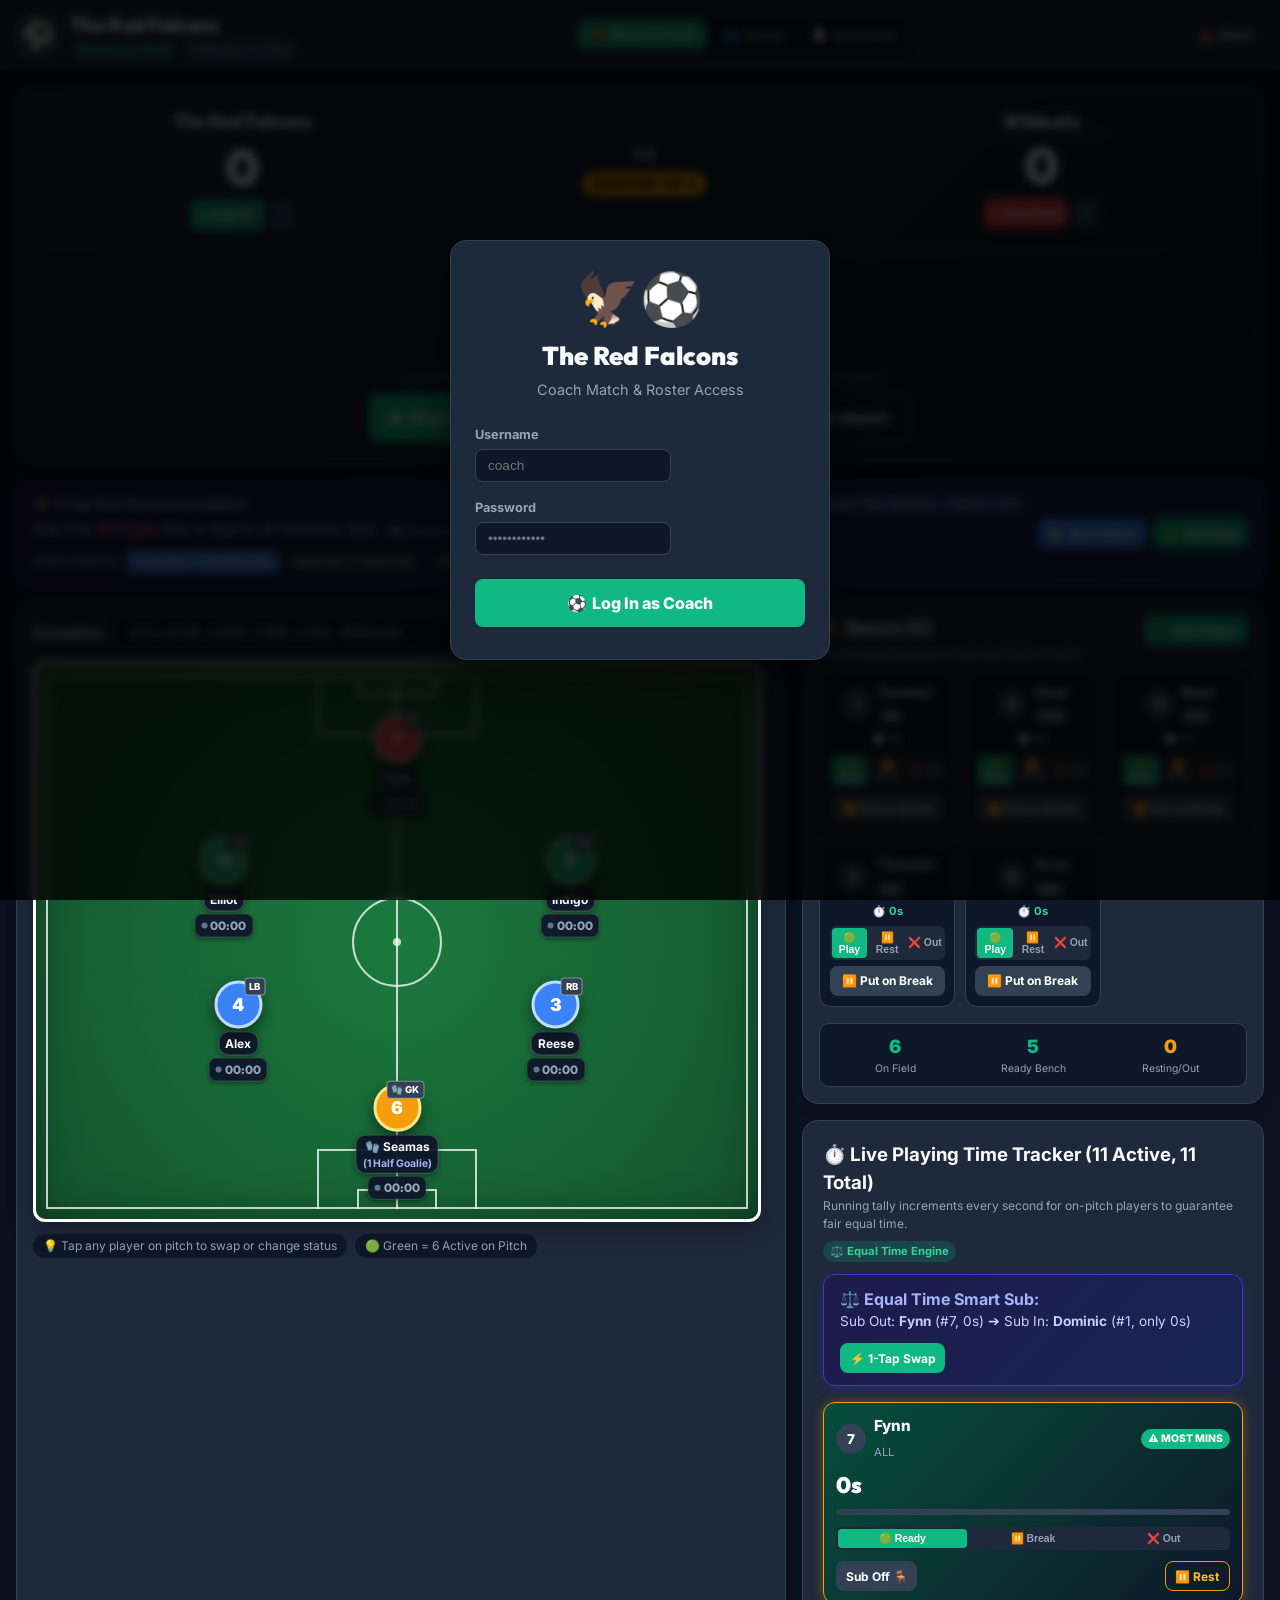
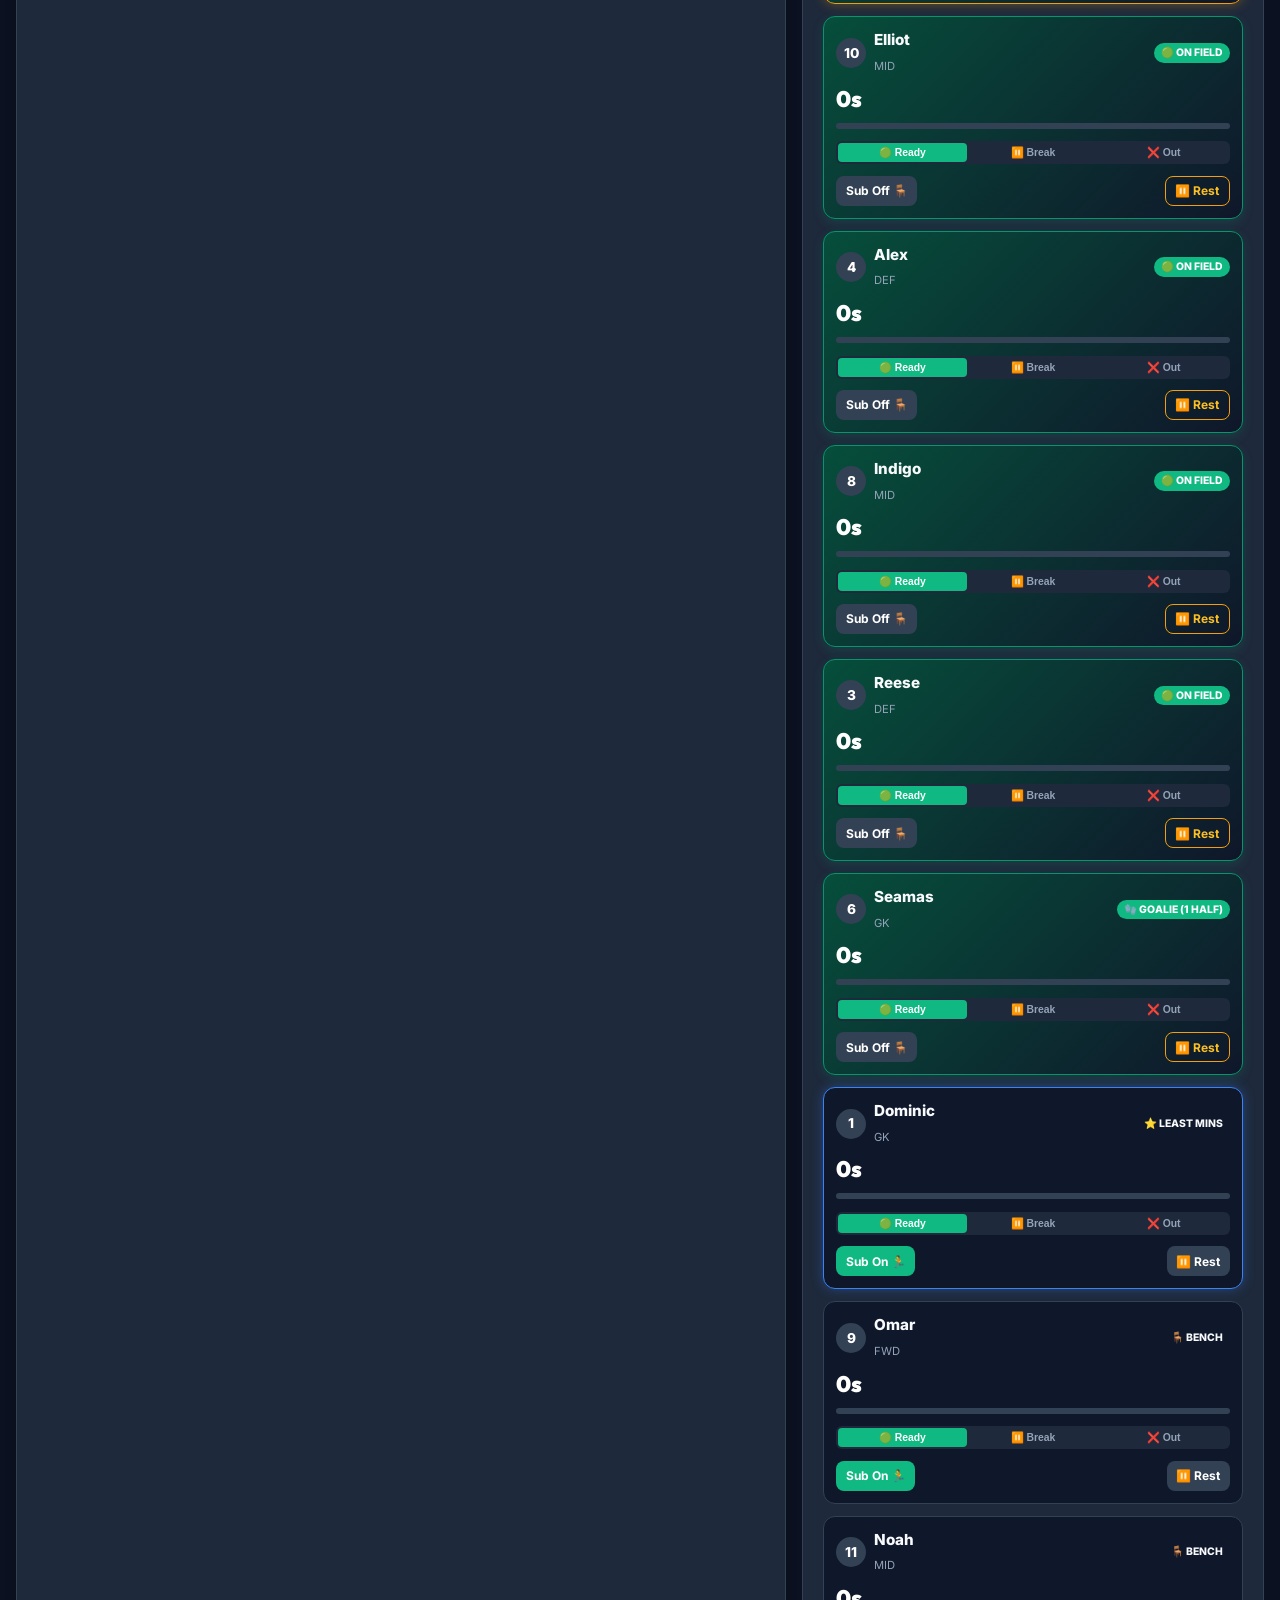
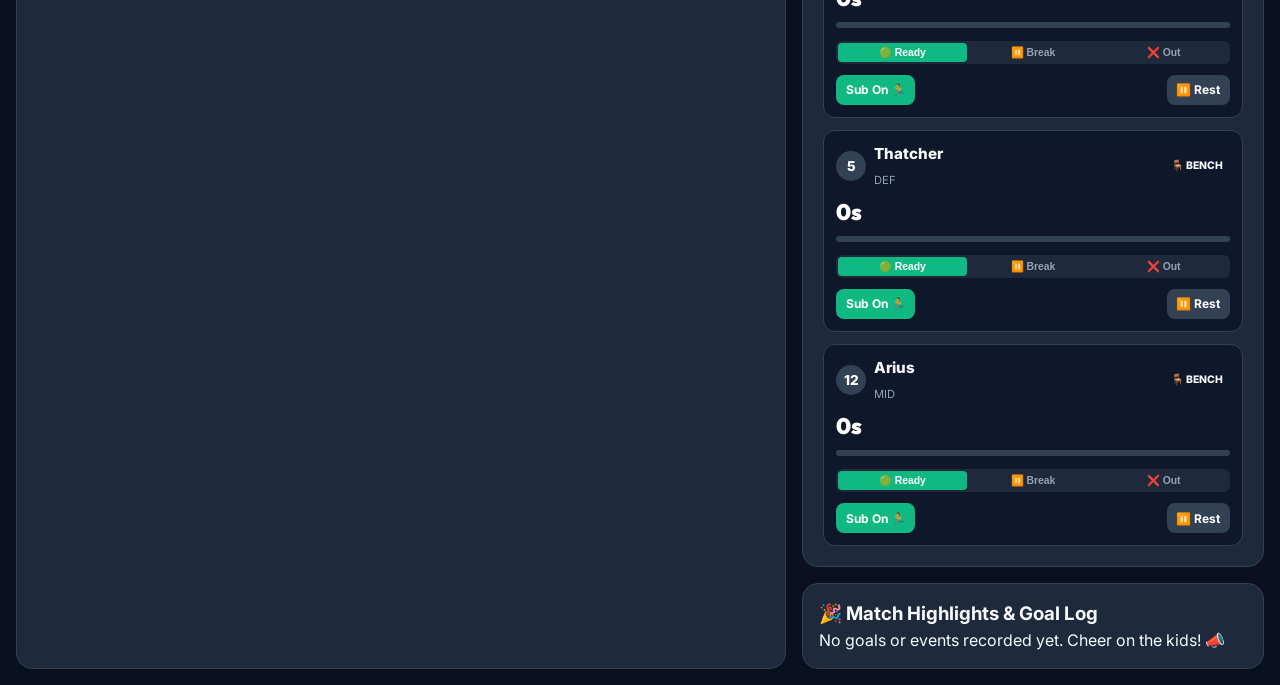
==== public/index.html @ 32db6d58 "The Red Falcons youth soccer coaching web application" ====
<!DOCTYPE html>
<html lang="en">
<head>
  <meta charset="UTF-8">
  <meta name="viewport" content="width=device-width, initial-scale=1.0, maximum-scale=1.0, user-scalable=no">
  <title>Youth Soccer Coach - Equal Playing Time & Match Planner (6v6)</title>
  <link rel="preconnect" href="https://fonts.googleapis.com">
  <link rel="preconnect" href="https://fonts.gstatic.com" crossorigin>
  <link href="https://fonts.googleapis.com/css2?family=Inter:wght@400;500;600;700;800;900&family=Outfit:wght@600;700;800;900&display=swap" rel="stylesheet">
  <link rel="stylesheet" href="style.css">
</head>
<body>
  <div id="app" class="app-container">
    
    <!-- Top Navigation / Header -->
    <header class="app-header">
      <div class="header-left">
        <div class="team-badge" id="teamBadgeIcon">⚽</div>
        <div>
          <h1 class="team-title" id="displayTeamName">The Red Falcons</h1>
          <div class="team-subtitle">
            <span class="age-tag">U8 Soccer (6v6)</span>
            <span class="roster-count-badge" id="rosterCountBadge">10 Players</span>
          </div>
        </div>
      </div>

      <nav class="nav-tabs">
        <button class="tab-btn active" data-tab="fieldTab">
          <span class="tab-icon">🏟️</span>
          <span>Match & Field</span>
        </button>
        <button class="tab-btn" data-tab="rosterTab">
          <span class="tab-icon">👥</span>
          <span>Squad</span>
        </button>
        <button class="tab-btn" data-tab="toolsTab">
          <span class="tab-icon">📋</span>
          <span>Game Day</span>
        </button>
      </nav>

      <div class="header-right">
        <button class="btn btn-outline btn-sm" id="btnLogout" title="Log Out" style="display: none;">
          <span>🔒</span> Log Out
        </button>
        <button class="btn btn-outline btn-sm" id="btnShareLineup" title="Copy Lineup to Clipboard">
          <span>📤</span> Share
        </button>
      </div>
    </header>

    <!-- Mobile Quick Status Bar (Sticky on Mobile) -->
    <div class="mobile-quick-bar">
      <div class="quick-timer-box">
        <span class="m-period" id="mobilePeriodDisplay">Q1</span>
        <span class="m-time" id="mobileTimeDisplay">00:00</span>
      </div>
      <div class="quick-score-box">
        <span id="mobileScoreDisplay">0 - 0</span>
      </div>
      <div class="quick-action-box">
        <button class="btn btn-sm btn-success" id="mobileTimerToggle">▶ Start</button>
        <button class="btn btn-sm btn-primary" id="mobileQuickSubBtn">⚡ Sub</button>
      </div>
    </div>

    <!-- Main Content Area -->
    <main class="main-content">
      
      <!-- TAB 1: LIVE MATCH, FIELD LINEUP & REAL-TIME SUBS -->
      <section id="fieldTab" class="tab-pane active">
        
        <!-- Live Scoreboard & Timer Box -->
        <div class="scoreboard-card" style="margin-bottom: 1rem;">
          <!-- Teams & Score -->
          <div class="score-display-row">
            <div class="team-score-side home-side">
              <span class="team-label" id="scoreHomeName">Red Falcons</span>
              <span class="score-number" id="homeScoreDisplay">0</span>
              <div class="score-btns">
                <button class="btn btn-sm btn-success" id="btnGoalHome">+ Goal ⚽</button>
                <button class="btn btn-sm btn-subtle" id="btnGoalHomeMinus">-</button>
              </div>
            </div>

            <div class="vs-divider">
              <span class="vs-text">VS</span>
              <div class="match-period-badge" id="currentPeriodDisplay">QUARTER 1</div>
            </div>

            <div class="team-score-side away-side">
              <input type="text" class="opponent-input" id="opponentNameInput" value="Wildcats" placeholder="Opponent">
              <span class="score-number" id="awayScoreDisplay">0</span>
              <div class="score-btns">
                <button class="btn btn-sm btn-danger" id="btnGoalAway">+ Opp Goal</button>
                <button class="btn btn-sm btn-subtle" id="btnGoalAwayMinus">-</button>
              </div>
            </div>
          </div>

          <!-- Big Match Timer -->
          <div class="timer-section">
            <div class="timer-clock" id="timerClockDisplay">00:00</div>
            <div class="timer-progress-bar">
              <div class="timer-progress-fill" id="timerProgressFill"></div>
            </div>
            <div class="timer-controls">
              <button class="btn btn-lg btn-success" id="btnTimerToggle">▶ Start Match Timer</button>
              <button class="btn btn-lg btn-secondary" id="btnNextQuarter">Next Quarter ⏩</button>
              <button class="btn btn-lg btn-outline" id="btnTimerReset">↺ Reset Match</button>
            </div>
          </div>
        </div>

        <!-- Live Sub Recommendation Alert Banner -->
        <div id="fieldSmartSubBanner" class="smart-sub-banner-field"></div>

        <div class="field-tab-grid">
          
          <!-- Left Column: Soccer Pitch -->
          <div class="pitch-container-card">
            <div class="pitch-header">
              <div class="formation-selector-group">
                <label for="formationSelect"><strong>Formation:</strong></label>
                <select id="formationSelect" class="form-select">
                  <option value="2-2-1">2-2-1 (1 GK, 2 DEF, 2 MID, 1 ST) - Balanced</option>
                  <option value="1-3-1">1-3-1 (1 GK, 1 DEF, 3 MID, 1 ST) - Midfield</option>
                  <option value="2-1-2">2-1-2 (1 GK, 2 DEF, 1 MID, 2 ST) - Attack</option>
                  <option value="1-2-1-1">1-2-1-1 (1 GK, 1 DEF, 2 MID, 1 CAM, 1 ST) - Diamond</option>
                </select>
              </div>

              <div class="active-quarter-pill">
                <span>View: </span>
                <select id="fieldQuarterSelect" class="form-select-sm">
                  <option value="start">Starting 6 Lineup</option>
                  <option value="1">Quarter 1</option>
                  <option value="2">Quarter 2</option>
                  <option value="3">Quarter 3</option>
                  <option value="4">Quarter 4</option>
                </select>
              </div>
            </div>

            <!-- Authentic SVG Soccer Pitch -->
            <div class="soccer-field" id="soccerField">
              <!-- Field Markings -->
              <div class="field-grass-lines"></div>
              <div class="field-outer-border"></div>
              <div class="field-center-circle"></div>
              <div class="field-center-line"></div>
              <div class="field-center-spot"></div>
              <div class="field-penalty-box top-box"></div>
              <div class="field-goal-box top-goal"></div>
              <div class="field-penalty-box bottom-box"></div>
              <div class="field-goal-box bottom-goal"></div>

              <!-- Interactive Player Slots -->
              <div id="fieldPositionsContainer" class="field-positions-overlay"></div>
            </div>

            <div class="field-footer-hints">
              <span class="hint-pill">💡 Tap any player on pitch to swap or change status</span>
              <span class="hint-pill">🟢 Green = 6 Active on Pitch</span>
            </div>
          </div>

          <!-- Right Column: Bench, Leaderboard & Highlights -->
          <div class="bench-column" style="display: flex; flex-direction: column; gap: 1rem;">
            
            <!-- Bench & Substitutes -->
            <div class="bench-sidebar-card">
              <div class="bench-header">
                <div>
                  <h3>🪑 Bench (<span id="benchCount">4</span>)</h3>
                  <p class="bench-subtext">Tap any bench player to sub into field in 1 click.</p>
                </div>
                <button class="btn btn-sm btn-primary" id="btnBenchAddPlayer">➕ Add Player</button>
              </div>

              <div id="benchPlayersList" class="bench-players-grid">
                <!-- Bench player cards rendered by JS -->
              </div>

              <!-- Quick Squad Summary -->
              <div class="squad-quick-stats">
                <div class="stat-box">
                  <span class="stat-num" id="statActiveField">6</span>
                  <span class="stat-label">On Field</span>
                </div>
                <div class="stat-box">
                  <span class="stat-num" id="statBenchCount">4</span>
                  <span class="stat-label">Ready Bench</span>
                </div>
                <div class="stat-box">
                  <span class="stat-num" id="statRestingCount" style="color: #f59e0b;">0</span>
                  <span class="stat-label">Resting/Out</span>
                </div>
              </div>
            </div>

            <!-- Live Playing Time Leaderboard & Smart Subs -->
            <div class="live-minutes-tally-card" id="liveMinutesTallyCard">
              <!-- Rendered dynamically by app.js -->
            </div>

            <!-- Goal & Event Log -->
            <div class="match-log-card">
              <h3>🎉 Match Highlights & Goal Log</h3>
              <div class="match-events-list" id="matchEventsList">
                <div class="empty-event-msg">No goals or events recorded yet. Cheer on the kids! 📣</div>
              </div>
            </div>

          </div>

        </div>
      </section>

      <!-- TAB 2: SQUAD ROSTER MANAGEMENT -->
      <section id="rosterTab" class="tab-pane">
        <div class="roster-container">
          
          <div class="section-banner">
            <div>
              <h2>👥 Squad Roster & Availability</h2>
              <p>Quickly mark kids as <strong>Ready to Play</strong>, <strong>Resting / Doesn't want to play right now</strong>, or <strong>Out / Absent</strong>.</p>
            </div>
            <div class="banner-actions">
              <button class="btn btn-primary" id="btnOpenAddPlayerModal">
                <span>➕</span> Add Player
              </button>
            </div>
          </div>

          <!-- Quick Inline Add Player Strip -->
          <div class="quick-add-player-card">
            <form id="quickAddPlayerForm" class="quick-add-form">
              <div class="quick-add-input-group">
                <span class="quick-add-icon">⚽</span>
                <input type="text" id="quickPlayerName" class="form-input quick-input-name" placeholder="Quick add player name (e.g. Leo)" required>
              </div>
              <input type="number" id="quickPlayerNumber" class="form-input quick-input-num" placeholder="#" min="1" max="99" style="width: 70px;">
              <select id="quickPlayerPos" class="form-select quick-input-pos">
                <option value="FWD">Forward</option>
                <option value="MID" selected>Midfield</option>
                <option value="DEF">Defense</option>
                <option value="GK">Goalie</option>
                <option value="ALL">Any Pos</option>
              </select>
              <button type="submit" class="btn btn-primary quick-add-btn">
                <span>➕</span> Add to Team
              </button>
            </form>
          </div>

          <!-- Team Settings Strip -->
          <div class="team-settings-card">
            <div class="team-setting-item">
              <label>Team Name:</label>
              <input type="text" id="settingTeamName" class="form-input" value="The Red Falcons">
            </div>
            <div class="team-setting-item">
              <label>Snack Duty Family:</label>
              <input type="text" id="settingSnackDuty" class="form-input" value="Selbie Family">
            </div>
            <div class="team-setting-item">
              <label>Match Quarter Length (Mins):</label>
              <input type="number" id="settingQuarterMins" class="form-input" value="10" min="5" max="25">
            </div>
            <div class="team-setting-item">
              <button class="btn btn-secondary" id="btnSaveTeamSettings">Save Settings</button>
            </div>
          </div>

          <!-- Player Cards Grid -->
          <div class="squad-cards-grid" id="squadCardsGrid"></div>

        </div>
      </section>

      <!-- TAB 5: GAME DAY TOOLS & COACH CHEAT-SHEET -->
      <section id="toolsTab" class="tab-pane">
        <div class="tools-container">
          
          <div class="tools-grid">
            
            <!-- Card 1: 7-Year-Old (U8) Coaching Rules & Tips -->
            <div class="tool-card">
              <div class="tool-card-header">
                <h3>👶 7-Year-Old (U8) Soccer Coaching Philosophy</h3>
              </div>
              <div class="tool-card-body">
                <ul class="coaching-tips-list">
                  <li><strong>1. Equal Playing Time for All:</strong> Every child who wants to play gets equal time. If a child wants a break, pause them without pressure.</li>
                  <li><strong>2. "Spread Out!" (Avoid the Beehive):</strong> 7-year-olds swarm the ball. Remind wingers to stay wide and defenders to protect the goal.</li>
                  <li><strong>3. Try Every Position:</strong> Rotate kids between Goalie, Defense, Midfield, and Striker over the season.</li>
                  <li><strong>4. Positive Reinforcement Only:</strong> Celebrate great passes, hustle, sportsmanship, and trying hard.</li>
                  <li><strong>5. Quick Whistle Rules:</strong>
                    <ul>
                      <li>No hands (except Goalie in the box).</li>
                      <li>Kick-ins or throw-ins depending on local league rules.</li>
                      <li>No slide tackles at this age.</li>
                      <li>Substitutions happen at quarter breaks or when ball is out of bounds.</li>
                    </ul>
                  </li>
                </ul>
              </div>
            </div>

            <!-- Card 2: Game Day Checklist -->
            <div class="tool-card">
              <div class="tool-card-header">
                <h3>📋 Game Day Checklist</h3>
              </div>
              <div class="tool-card-body checklist-body">
                <label class="check-item"><input type="checkbox" checked> Size 3 Soccer Balls (Inflated)</label>
                <label class="check-item"><input type="checkbox" checked> Cones for Warm-Up Drills</label>
                <label class="check-item"><input type="checkbox" checked> Team Pinnies / Scrimmage Vests</label>
                <label class="check-item"><input type="checkbox" checked> Goalie Gloves & Goalie Jersey</label>
                <label class="check-item"><input type="checkbox" checked> First Aid Kit & Ice Packs</label>
                <label class="check-item"><input type="checkbox"> Water Bottles for all kids</label>
                <label class="check-item"><input type="checkbox"> Half-Time Fruit / Snacks (<span id="snackDutyDisplay">Selbie Family</span>)</label>
                <label class="check-item"><input type="checkbox"> Team Captain Band (<span id="captainDisplay">Assigned per game</span>)</label>
              </div>
            </div>

            <!-- Card 3: Lineup Formatter / Exporter -->
            <div class="tool-card">
              <div class="tool-card-header">
                <h3>📱 Export & Parent WhatsApp / SMS Message</h3>
              </div>
              <div class="tool-card-body">
                <textarea id="exportLineupText" class="export-textarea" rows="8" readonly></textarea>
                <div class="export-btn-bar">
                  <button class="btn btn-primary" id="btnCopyExport">📋 Copy Message to Clipboard</button>
                  <button class="btn btn-secondary" id="btnRefreshExport">🔄 Refresh Summary</button>
                </div>
              </div>
            </div>

          </div>

        </div>
      </section>

    </main>

    <!-- MODAL: ADD / EDIT PLAYER -->
    <div id="playerModal" class="modal-backdrop">
      <div class="modal-card">
        <div class="modal-header">
          <h3 id="modalTitle">Add Player to Squad</h3>
          <button class="modal-close-btn" id="btnClosePlayerModal">&times;</button>
        </div>
        <form id="playerForm">
          <input type="hidden" id="formPlayerId" value="">
          <div class="form-group">
            <label for="formPlayerName">Player Name *</label>
            <input type="text" id="formPlayerName" class="form-input" required placeholder="e.g., Fynn">
          </div>
          <div class="form-row">
            <div class="form-group">
              <label for="formPlayerNumber">Jersey Number</label>
              <input type="number" id="formPlayerNumber" class="form-input" min="1" max="99" value="7">
            </div>
            <div class="form-group">
              <label for="formPlayerPos">Preferred Position</label>
              <select id="formPlayerPos" class="form-select">
                <option value="FWD">Forward / Striker</option>
                <option value="MID">Midfielder</option>
                <option value="DEF">Defender</option>
                <option value="GK">Goalie (GK)</option>
                <option value="ALL">Any Position</option>
              </select>
            </div>
          </div>
          <div class="form-group">
            <label for="formPlayerNotes">Coach's Notes</label>
            <input type="text" id="formPlayerNotes" class="form-input" placeholder="e.g. Fast runner, loves goalie">
          </div>
          <div class="form-group">
            <label>Playing Status</label>
            <div class="status-radio-group">
              <label class="status-radio-btn ready">
                <input type="radio" name="formPlayerStatus" value="ready" checked>
                <span>🟢 Ready to Play</span>
              </label>
              <label class="status-radio-btn rest">
                <input type="radio" name="formPlayerStatus" value="rest">
                <span>⏸️ Taking a Break / Rest</span>
              </label>
              <label class="status-radio-btn out">
                <input type="radio" name="formPlayerStatus" value="out">
                <span>❌ Out / Absent</span>
              </label>
            </div>
          </div>
          <div class="modal-footer">
            <button type="button" class="btn btn-outline" id="btnCancelPlayerModal">Cancel</button>
            <button type="submit" class="btn btn-primary">Save Player</button>
          </div>
        </form>
      </div>
    </div>

    <!-- MODAL: SWAP PLAYER SELECTION -->
    <div id="swapModal" class="modal-backdrop">
      <div class="modal-card">
        <div class="modal-header">
          <h3 id="swapModalTitle">Swap Position</h3>
          <button class="modal-close-btn" id="btnCloseSwapModal">&times;</button>
        </div>
        <div class="modal-body">
          <p id="swapModalSubtitle">Select a player to put in this position:</p>
          <div class="swap-players-grid" id="swapPlayersGrid"></div>
        </div>
      </div>
    </div>

    <!-- MODAL: RECORD GOAL SCORER -->
    <div id="goalModal" class="modal-backdrop">
      <div class="modal-card">
        <div class="modal-header">
          <h3>⚽ Goal Scored! Who Scored?</h3>
          <button class="modal-close-btn" id="btnCloseGoalModal">&times;</button>
        </div>
        <div class="modal-body">
          <div class="goal-scorers-grid" id="goalScorersGrid"></div>
        </div>
      </div>
    </div>

    <!-- MODAL: COACH AUTHENTICATION -->
    <div id="loginModal" class="modal-backdrop">
      <div class="modal-card" style="max-width: 380px; text-align: center; padding: 2rem 1.5rem;">
        <div style="font-size: 3.2rem; line-height: 1; margin-bottom: 0.75rem;">🦅⚽</div>
        <h2 style="font-family: 'Outfit', sans-serif; font-size: 1.6rem; font-weight: 900; margin-bottom: 0.25rem;">The Red Falcons</h2>
        <p style="color: var(--text-muted); font-size: 0.9rem; margin-bottom: 1.5rem;">Coach Match & Roster Access</p>
        
        <form id="loginForm" style="display: flex; flex-direction: column; gap: 1rem; text-align: left;">
          <div class="form-group" style="margin-bottom: 0;">
            <label for="loginUsername"><strong>Username</strong></label>
            <input type="text" id="loginUsername" class="form-input" placeholder="coach" required autofocus>
          </div>
          <div class="form-group" style="margin-bottom: 0;">
            <label for="loginPassword"><strong>Password</strong></label>
            <input type="password" id="loginPassword" class="form-input" placeholder="••••••••••••" required>
          </div>
          <div id="loginError" style="color: #ef4444; font-size: 0.85rem; display: none; font-weight: 600; text-align: center;"></div>
          <button type="submit" class="btn btn-primary btn-lg" style="width: 100%; justify-content: center; margin-top: 0.5rem; font-weight: 800;">
            <span>⚽</span> Log In as Coach
          </button>
        </form>
      </div>
    </div>

    <!-- Toast Notification Overlay -->
    <div id="toastNotification" class="toast"></div>

  </div>

  <script src="app.js"></script>
</body>
</html>
---- public/style.css ----
:root {
  --primary: #10b981;
  --primary-hover: #059669;
  --primary-light: #d1fae5;
  --secondary: #3b82f6;
  --secondary-hover: #2563eb;
  --danger: #ef4444;
  --warning: #f59e0b;
  --dark-bg: #0b1120;
  --card-bg: #1e293b;
  --card-border: #334155;
  --text-main: #f8fafc;
  --text-muted: #94a3b8;
  --pitch-grass: #166534;
  --pitch-line: rgba(255, 255, 255, 0.75);
  --pos-gk: #f59e0b;
  --pos-def: #3b82f6;
  --pos-mid: #10b981;
  --pos-fwd: #ef4444;
}

* {
  box-sizing: border-box;
  margin: 0;
  padding: 0;
  -webkit-tap-highlight-color: transparent;
}

body {
  font-family: 'Inter', -apple-system, BlinkMacSystemFont, sans-serif;
  background-color: var(--dark-bg);
  color: var(--text-main);
  line-height: 1.5;
  min-height: 100vh;
}

.app-container {
  display: flex;
  flex-direction: column;
  min-height: 100vh;
}

/* Header */
.app-header {
  background: #1e293b;
  border-bottom: 1px solid var(--card-border);
  padding: 0.6rem 1rem;
  display: flex;
  align-items: center;
  justify-content: space-between;
  gap: 0.75rem;
  flex-wrap: wrap;
  position: sticky;
  top: 0;
  z-index: 100;
  box-shadow: 0 4px 6px -1px rgba(0, 0, 0, 0.2);
}

.header-left {
  display: flex;
  align-items: center;
  gap: 0.6rem;
}

.team-badge {
  font-size: 1.8rem;
  background: #334155;
  width: 44px;
  height: 44px;
  border-radius: 12px;
  display: flex;
  align-items: center;
  justify-content: center;
  box-shadow: inset 0 2px 4px rgba(0, 0, 0, 0.3);
}

.team-title {
  font-family: 'Outfit', sans-serif;
  font-size: 1.25rem;
  font-weight: 900;
  color: #fff;
  letter-spacing: -0.02em;
}

.team-subtitle {
  display: flex;
  align-items: center;
  gap: 0.4rem;
  font-size: 0.75rem;
  flex-wrap: wrap;
}

.age-tag {
  background: rgba(16, 185, 129, 0.2);
  color: #34d399;
  padding: 1px 6px;
  border-radius: 9999px;
  font-weight: 700;
}

.roster-count-badge {
  background: #334155;
  color: var(--text-muted);
  padding: 1px 6px;
  border-radius: 9999px;
}

.equal-time-badge {
  background: rgba(59, 130, 246, 0.2);
  color: #60a5fa;
  padding: 1px 6px;
  border-radius: 9999px;
  font-weight: 600;
}

/* Navigation Tabs */
.nav-tabs {
  display: flex;
  align-items: center;
  gap: 0.25rem;
  background: #0f172a;
  padding: 0.25rem;
  border-radius: 10px;
  border: 1px solid var(--card-border);
  overflow-x: auto;
  max-width: 100%;
}

.tab-btn {
  background: transparent;
  border: none;
  color: var(--text-muted);
  font-size: 0.8rem;
  font-weight: 600;
  padding: 0.45rem 0.75rem;
  border-radius: 8px;
  cursor: pointer;
  display: flex;
  align-items: center;
  gap: 0.35rem;
  white-space: nowrap;
  transition: all 0.15s ease;
}

.tab-btn:hover {
  color: #fff;
  background: rgba(255, 255, 255, 0.05);
}

.tab-btn.active {
  background: var(--primary);
  color: #fff;
  box-shadow: 0 2px 4px rgba(16, 185, 129, 0.3);
}

/* Mobile Quick Bar */
.mobile-quick-bar {
  display: none;
  background: #0f172a;
  border-bottom: 1px solid var(--card-border);
  padding: 0.5rem 1rem;
  justify-content: space-between;
  align-items: center;
  position: sticky;
  top: 56px;
  z-index: 90;
}

@media (max-width: 768px) {
  .mobile-quick-bar {
    display: flex;
  }
}

.quick-timer-box {
  display: flex;
  align-items: center;
  gap: 0.4rem;
}

.m-period {
  background: #f59e0b;
  color: #000;
  font-weight: 900;
  font-size: 0.75rem;
  padding: 2px 6px;
  border-radius: 6px;
}

.m-time {
  font-family: 'Outfit', monospace;
  font-size: 1.3rem;
  font-weight: 900;
  color: #34d399;
}

.quick-score-box {
  font-family: 'Outfit', sans-serif;
  font-size: 1.3rem;
  font-weight: 900;
}

.quick-action-box {
  display: flex;
  gap: 0.35rem;
}

/* Main Content */
.main-content {
  flex: 1;
  padding: 1rem;
  max-width: 1400px;
  margin: 0 auto;
  width: 100%;
}

.tab-pane {
  display: none;
  animation: fadeIn 0.2s ease;
}

.tab-pane.active {
  display: block;
}

@keyframes fadeIn {
  from { opacity: 0; transform: translateY(4px); }
  to { opacity: 1; transform: translateY(0); }
}

/* Field Timer Strip (Prominent Match Clock on Pitch View) */
.field-timer-strip {
  background: linear-gradient(135deg, #1e293b 0%, #0f172a 100%);
  border: 2px solid #334155;
  border-radius: 14px;
  padding: 0.75rem 1.25rem;
  margin-bottom: 0.75rem;
  display: flex;
  align-items: center;
  justify-content: space-between;
  flex-wrap: wrap;
  gap: 0.75rem;
  box-shadow: 0 4px 12px rgba(0, 0, 0, 0.25);
}

.field-timer-clock-side {
  display: flex;
  align-items: center;
  gap: 0.75rem;
}

.field-clock-display {
  font-family: 'Outfit', monospace;
  font-size: 2.4rem;
  font-weight: 900;
  color: #34d399;
  letter-spacing: 1px;
  line-height: 1;
  text-shadow: 0 0 12px rgba(52, 211, 153, 0.35);
}

.field-clock-meta {
  display: flex;
  flex-direction: column;
  gap: 2px;
}

.field-period-pill {
  background: #f59e0b;
  color: #000;
  font-weight: 900;
  font-size: 0.75rem;
  padding: 2px 8px;
  border-radius: 6px;
  letter-spacing: 0.05em;
  width: fit-content;
}

.field-timer-status-text {
  font-size: 0.75rem;
  color: var(--text-muted);
}

.field-timer-controls {
  display: flex;
  align-items: center;
  gap: 0.5rem;
  flex-wrap: wrap;
}

/* Field Layout */
.field-tab-grid {
  display: grid;
  grid-template-columns: 1.25fr 0.75fr;
  gap: 1rem;
}

@media (max-width: 960px) {
  .field-tab-grid {
    grid-template-columns: 1fr;
  }
}

.pitch-container-card,
.bench-sidebar-card,
.scoreboard-card,
.live-lineup-card,
.match-log-card,
.team-settings-card,
.quick-add-player-card,
.tool-card,
.fair-play-matrix-card {
  background: var(--card-bg);
  border: 1px solid var(--card-border);
  border-radius: 16px;
  padding: 1rem;
  box-shadow: 0 4px 12px rgba(0, 0, 0, 0.15);
}

.smart-sub-banner-field {
  margin-bottom: 0.75rem;
}

/* Field Header */
.pitch-header {
  display: flex;
  justify-content: space-between;
  align-items: center;
  margin-bottom: 0.75rem;
  flex-wrap: wrap;
  gap: 0.5rem;
}

.formation-selector-group {
  display: flex;
  align-items: center;
  gap: 0.5rem;
  font-size: 0.85rem;
}

.form-select, .form-input {
  background: #0f172a;
  border: 1px solid var(--card-border);
  color: #fff;
  padding: 0.5rem 0.75rem;
  border-radius: 8px;
  font-size: 0.85rem;
  outline: none;
}

.form-select:focus, .form-input:focus {
  border-color: var(--primary);
  box-shadow: 0 0 0 2px rgba(16, 185, 129, 0.2);
}

.form-select-sm {
  background: #0f172a;
  border: 1px solid var(--card-border);
  color: #fff;
  padding: 0.35rem 0.6rem;
  border-radius: 6px;
  font-size: 0.8rem;
}

/* Soccer Field Visual */
.soccer-field {
  position: relative;
  background: radial-gradient(circle at center, #1b7a3e 0%, #14532d 100%);
  border: 3px solid #fff;
  border-radius: 12px;
  aspect-ratio: 1.3 / 1;
  min-height: 440px;
  max-height: 560px;
  box-shadow: inset 0 0 40px rgba(0, 0, 0, 0.4), 0 8px 24px rgba(0, 0, 0, 0.3);
  overflow: hidden;
  user-select: none;
}

@media (max-width: 600px) {
  .soccer-field {
    min-height: 380px;
  }
}

/* Field Lines */
.field-outer-border {
  position: absolute;
  top: 10px;
  bottom: 10px;
  left: 10px;
  right: 10px;
  border: 2px solid var(--pitch-line);
}

.field-center-line {
  position: absolute;
  top: 10px;
  bottom: 10px;
  left: 50%;
  width: 2px;
  background: var(--pitch-line);
  transform: translateX(-50%);
}

.field-center-circle {
  position: absolute;
  top: 50%;
  left: 50%;
  width: 90px;
  height: 90px;
  border: 2px solid var(--pitch-line);
  border-radius: 50%;
  transform: translate(-50%, -50%);
}

.field-center-spot {
  position: absolute;
  top: 50%;
  left: 50%;
  width: 8px;
  height: 8px;
  background: var(--pitch-line);
  border-radius: 50%;
  transform: translate(-50%, -50%);
}

.field-penalty-box.top-box {
  position: absolute;
  top: 10px;
  left: 50%;
  transform: translateX(-50%);
  width: 160px;
  height: 60px;
  border: 2px solid var(--pitch-line);
  border-top: none;
}

.field-penalty-box.bottom-box {
  position: absolute;
  bottom: 10px;
  left: 50%;
  transform: translateX(-50%);
  width: 160px;
  height: 60px;
  border: 2px solid var(--pitch-line);
  border-bottom: none;
}

.field-goal-box.top-goal {
  position: absolute;
  top: 10px;
  left: 50%;
  transform: translateX(-50%);
  width: 80px;
  height: 20px;
  border: 2px solid var(--pitch-line);
  border-top: none;
}

.field-goal-box.bottom-goal {
  position: absolute;
  bottom: 10px;
  left: 50%;
  transform: translateX(-50%);
  width: 80px;
  height: 20px;
  border: 2px solid var(--pitch-line);
  border-bottom: none;
}

.field-positions-overlay {
  position: absolute;
  top: 0;
  left: 0;
  right: 0;
  bottom: 0;
  pointer-events: none;
}

/* Individual Field Player Token */
.player-token {
  position: absolute;
  pointer-events: auto;
  transform: translate(-50%, -50%);
  display: flex;
  flex-direction: column;
  align-items: center;
  cursor: pointer;
  transition: transform 0.2s cubic-bezier(0.34, 1.56, 0.64, 1);
  z-index: 10;
}

.player-token:hover {
  transform: translate(-50%, -50%) scale(1.1);
  z-index: 20;
}

.player-token:active {
  transform: translate(-50%, -50%) scale(0.92);
}

.token-circle {
  width: 48px;
  height: 48px;
  border-radius: 50%;
  background: #1e293b;
  border: 3px solid #fff;
  display: flex;
  align-items: center;
  justify-content: center;
  font-weight: 900;
  font-size: 1.1rem;
  color: #fff;
  box-shadow: 0 6px 16px rgba(0, 0, 0, 0.5);
  position: relative;
}

@media (max-width: 600px) {
  .token-circle {
    width: 42px;
    height: 42px;
    font-size: 0.95rem;
  }
}

.token-pos-badge {
  position: absolute;
  top: -6px;
  right: -6px;
  font-size: 0.6rem;
  font-weight: 800;
  padding: 1px 4px;
  border-radius: 4px;
  background: #334155;
  color: #fff;
  border: 1px solid rgba(255, 255, 255, 0.4);
}

.token-name-tag {
  background: rgba(15, 23, 42, 0.95);
  color: #fff;
  font-size: 0.75rem;
  font-weight: 700;
  padding: 2px 6px;
  border-radius: 10px;
  margin-top: 3px;
  white-space: nowrap;
  border: 1px solid rgba(255, 255, 255, 0.2);
  box-shadow: 0 2px 6px rgba(0, 0, 0, 0.4);
  max-width: 85px;
  overflow: hidden;
  text-overflow: ellipsis;
  text-align: center;
}

.token-live-timer {
  display: flex;
  align-items: center;
  gap: 3px;
  background: rgba(15, 23, 42, 0.95);
  padding: 2px 6px;
  border-radius: 8px;
  margin-top: 2px;
  font-family: 'Outfit', monospace;
  font-size: 0.75rem;
  font-weight: 800;
  border: 1px solid rgba(255, 255, 255, 0.15);
  box-shadow: 0 2px 4px rgba(0, 0, 0, 0.4);
}

.token-live-timer.ticking {
  border-color: #10b981;
  color: #34d399;
  background: rgba(6, 78, 59, 0.9);
}

.token-live-timer.paused {
  color: #94a3b8;
}

.timer-dot {
  width: 6px;
  height: 6px;
  border-radius: 50%;
  background: #64748b;
}

.token-live-timer.ticking .timer-dot {
  background: #34d399;
  box-shadow: 0 0 6px #34d399;
  animation: pulseDot 1s infinite;
}

@keyframes pulseDot {
  0%, 100% { transform: scale(1); opacity: 1; }
  50% { transform: scale(1.4); opacity: 0.5; }
}

.bench-live-tally {
  font-family: 'Outfit', monospace;
  font-size: 0.8rem;
  font-weight: 800;
  color: #cbd5e1;
  margin-top: 2px;
}

/* Position Colors */
.pos-GK .token-circle { background: var(--pos-gk); border-color: #fde68a; }
.pos-DEF .token-circle { background: var(--pos-def); border-color: #bfdbfe; }
.pos-MID .token-circle { background: var(--pos-mid); border-color: #a7f3d0; }
.pos-FWD .token-circle { background: var(--pos-fwd); border-color: #fecaca; }

.field-footer-hints {
  display: flex;
  gap: 0.5rem;
  margin-top: 0.75rem;
  flex-wrap: wrap;
}

.hint-pill {
  font-size: 0.75rem;
  background: #0f172a;
  padding: 3px 10px;
  border-radius: 9999px;
  color: var(--text-muted);
}

/* Bench Section */
.bench-header {
  display: flex;
  justify-content: space-between;
  align-items: flex-start;
  margin-bottom: 0.5rem;
  gap: 0.5rem;
}

.bench-subtext {
  font-size: 0.75rem;
  color: var(--text-muted);
  margin-top: 2px;
}

.bench-players-grid {
  display: grid;
  grid-template-columns: repeat(auto-fill, minmax(135px, 1fr));
  gap: 0.6rem;
  margin-bottom: 1rem;
}

.bench-player-card {
  background: #0f172a;
  border: 1px solid var(--card-border);
  border-radius: 12px;
  padding: 0.6rem;
  display: flex;
  flex-direction: column;
  align-items: center;
  cursor: pointer;
  transition: all 0.15s ease;
  position: relative;
}

.bench-player-card:hover {
  border-color: var(--primary);
  background: #172554;
}

.bench-player-card.status-rest {
  border-style: dashed;
  border-color: #f59e0b;
  background: rgba(245, 158, 11, 0.05);
  opacity: 0.85;
}

.bench-player-card.status-out {
  opacity: 0.4;
  background: rgba(239, 68, 68, 0.05);
  border-color: #ef4444;
}

.bench-card-top {
  display: flex;
  align-items: center;
  gap: 0.4rem;
  margin-bottom: 0.25rem;
}

.bench-number {
  width: 32px;
  height: 32px;
  border-radius: 50%;
  background: #334155;
  display: flex;
  align-items: center;
  justify-content: center;
  font-weight: 800;
  font-size: 0.9rem;
}

.bench-name {
  font-weight: 700;
  font-size: 0.85rem;
  text-align: center;
}

.bench-pos-badge {
  font-size: 0.65rem;
  padding: 1px 5px;
  border-radius: 4px;
  font-weight: 700;
  background: #334155;
}

/* Quick Status Toggle Strip (1-tap on cards) */
.status-pill-toggle {
  display: flex;
  background: #1e293b;
  border-radius: 6px;
  padding: 2px;
  gap: 2px;
  margin-top: 0.4rem;
  width: 100%;
}

.status-opt-btn {
  flex: 1;
  background: transparent;
  border: none;
  font-size: 0.65rem;
  padding: 3px 0;
  border-radius: 4px;
  color: var(--text-muted);
  cursor: pointer;
  text-align: center;
  font-weight: 700;
  transition: all 0.1s;
}

.status-opt-btn:hover {
  color: #fff;
}

.status-opt-btn.active.opt-ready {
  background: #10b981;
  color: #fff;
}

.status-opt-btn.active.opt-rest {
  background: #f59e0b;
  color: #000;
}

.status-opt-btn.active.opt-out {
  background: #ef4444;
  color: #fff;
}

.squad-quick-stats {
  display: grid;
  grid-template-columns: repeat(3, 1fr);
  gap: 0.4rem;
  background: #0f172a;
  border-radius: 10px;
  padding: 0.6rem;
  border: 1px solid var(--card-border);
}

.stat-box {
  display: flex;
  flex-direction: column;
  align-items: center;
  text-align: center;
}

.stat-num {
  font-size: 1.15rem;
  font-weight: 900;
  color: var(--primary);
}

.stat-label {
  font-size: 0.65rem;
  color: var(--text-muted);
}

/* Quick Add Strip */
.quick-add-player-card {
  margin-bottom: 1rem;
  background: linear-gradient(135deg, #1e293b 0%, #064e3b 100%);
  border: 1px solid #10b981;
}

.quick-add-form {
  display: flex;
  gap: 0.5rem;
  align-items: center;
  flex-wrap: wrap;
}

.quick-add-input-group {
  flex: 1;
  min-width: 180px;
  position: relative;
  display: flex;
  align-items: center;
}

.quick-add-icon {
  position: absolute;
  left: 10px;
  font-size: 1rem;
}

.quick-input-name {
  width: 100%;
  padding-left: 34px !important;
}

/* Scoreboard & Timer */
.scoreboard-card {
  grid-column: 1 / -1;
  background: linear-gradient(135deg, #1e293b 0%, #0f172a 100%);
  border: 2px solid #334155;
  padding: 1.25rem;
}

.score-display-row {
  display: flex;
  justify-content: space-around;
  align-items: center;
  margin-bottom: 1.25rem;
  padding-bottom: 1.25rem;
  border-bottom: 1px solid var(--card-border);
}

.team-score-side {
  display: flex;
  flex-direction: column;
  align-items: center;
  gap: 0.4rem;
}

.team-label {
  font-size: 1.15rem;
  font-weight: 800;
  font-family: 'Outfit', sans-serif;
}

.opponent-input {
  background: transparent;
  border: none;
  border-bottom: 1px dashed var(--text-muted);
  color: #fff;
  font-size: 1.15rem;
  font-weight: 800;
  font-family: 'Outfit', sans-serif;
  text-align: center;
  outline: none;
  width: 130px;
}

.score-number {
  font-family: 'Outfit', sans-serif;
  font-size: 3.2rem;
  font-weight: 900;
  line-height: 1;
}

.score-btns {
  display: flex;
  gap: 0.35rem;
}

.vs-divider {
  display: flex;
  flex-direction: column;
  align-items: center;
  gap: 0.4rem;
}

.vs-text {
  font-size: 1rem;
  font-weight: 900;
  color: var(--text-muted);
}

.match-period-badge {
  background: #f59e0b;
  color: #000;
  font-weight: 900;
  font-size: 0.75rem;
  padding: 3px 10px;
  border-radius: 9999px;
  letter-spacing: 0.05em;
}

/* Timer */
.timer-section {
  display: flex;
  flex-direction: column;
  align-items: center;
  gap: 0.75rem;
}

.timer-clock {
  font-family: 'Outfit', monospace;
  font-size: 3.8rem;
  font-weight: 900;
  letter-spacing: 2px;
  color: #34d399;
  text-shadow: 0 0 20px rgba(52, 211, 153, 0.4);
}

.timer-progress-bar {
  width: 100%;
  max-width: 480px;
  height: 8px;
  background: #334155;
  border-radius: 9999px;
  overflow: hidden;
}

.timer-progress-fill {
  height: 100%;
  width: 0%;
  background: var(--primary);
  transition: width 1s linear;
}

.timer-controls {
  display: flex;
  gap: 0.6rem;
  flex-wrap: wrap;
  justify-content: center;
}

/* Live Leaderboard Tally */
.live-minutes-tally-card {
  grid-column: 1 / -1;
  background: var(--card-bg);
  border: 1px solid var(--card-border);
  border-radius: 16px;
  padding: 1.25rem;
}

.tally-header {
  display: flex;
  justify-content: space-between;
  align-items: center;
  margin-bottom: 0.75rem;
  flex-wrap: wrap;
  gap: 0.5rem;
}

.smart-sub-banner {
  background: linear-gradient(135deg, #1e1b4b 0%, #172554 100%);
  border: 1px solid #4338ca;
  border-radius: 12px;
  padding: 0.75rem 1rem;
  margin-bottom: 1rem;
  display: flex;
  align-items: center;
  justify-content: space-between;
  flex-wrap: wrap;
  gap: 0.75rem;
  box-shadow: 0 4px 12px rgba(67, 56, 202, 0.25);
}

.sub-suggestion-text {
  font-size: 0.85rem;
  color: #c7d2fe;
}

.tally-grid {
  display: grid;
  grid-template-columns: repeat(auto-fill, minmax(280px, 1fr));
  gap: 0.75rem;
}

.tally-card {
  background: #0f172a;
  border: 1px solid var(--card-border);
  border-radius: 12px;
  padding: 0.75rem;
  display: flex;
  flex-direction: column;
  gap: 0.4rem;
  position: relative;
  transition: all 0.2s ease;
}

.tally-card.on-field {
  border-color: #059669;
  background: linear-gradient(135deg, #064e3b 0%, #0f172a 100%);
  box-shadow: 0 4px 12px rgba(16, 185, 129, 0.15);
}

.tally-card.sub-out-suggested {
  border-color: #f59e0b;
  box-shadow: 0 0 12px rgba(245, 158, 11, 0.35);
}

.tally-card.sub-in-suggested {
  border-color: #3b82f6;
  box-shadow: 0 0 12px rgba(59, 130, 246, 0.35);
}

.tally-card.status-rest {
  border-style: dashed;
  border-color: #f59e0b;
  opacity: 0.8;
}

.tally-card.status-out {
  opacity: 0.4;
}

.tally-card-top {
  display: flex;
  align-items: center;
  justify-content: space-between;
}

.tally-player-info {
  display: flex;
  align-items: center;
  gap: 0.5rem;
}

.tally-num-badge {
  width: 30px;
  height: 30px;
  border-radius: 50%;
  background: #334155;
  color: #fff;
  font-weight: 800;
  font-size: 0.85rem;
  display: flex;
  align-items: center;
  justify-content: center;
}

.tally-name {
  font-weight: 800;
  font-size: 0.95rem;
}

.tally-status-badge {
  font-size: 0.65rem;
  font-weight: 800;
  padding: 2px 7px;
  border-radius: 9999px;
  text-transform: uppercase;
}

.tally-status-badge.status-field {
  background: #10b981;
  color: #fff;
  animation: pulseGreen 2s infinite;
}

@keyframes pulseGreen {
  0%, 100% { opacity: 1; }
  50% { opacity: 0.75; }
}

.tally-status-badge.status-bench {
  background: #475569;
  color: #cbd5e1;
}

.tally-status-badge.status-rest {
  background: rgba(245, 158, 11, 0.2);
  color: #fbbf24;
}

.tally-status-badge.status-out {
  background: rgba(239, 68, 68, 0.2);
  color: #f87171;
}

.tally-time-row {
  display: flex;
  justify-content: space-between;
  align-items: baseline;
}

.tally-mins-big {
  font-family: 'Outfit', monospace;
  font-size: 1.4rem;
  font-weight: 900;
  color: #fff;
}

.tally-target-delta {
  font-size: 0.75rem;
  font-weight: 700;
}

.delta-plus { color: #f59e0b; }
.delta-minus { color: #60a5fa; }
.delta-even { color: #34d399; }

.tally-meter {
  height: 6px;
  background: #334155;
  border-radius: 9999px;
  overflow: hidden;
}

.tally-meter-fill {
  height: 100%;
  background: var(--primary);
  transition: width 0.3s;
}

.tally-actions-row {
  display: flex;
  justify-content: space-between;
  align-items: center;
  margin-top: 0.3rem;
}

/* Quarters Tab */
.section-banner {
  display: flex;
  justify-content: space-between;
  align-items: center;
  margin-bottom: 1rem;
  flex-wrap: wrap;
  gap: 0.75rem;
}

.quarters-grid {
  display: grid;
  grid-template-columns: repeat(4, 1fr);
  gap: 0.75rem;
  margin-bottom: 1.25rem;
}

@media (max-width: 1024px) {
  .quarters-grid {
    grid-template-columns: repeat(2, 1fr);
  }
}

@media (max-width: 600px) {
  .quarters-grid {
    grid-template-columns: 1fr;
  }
}

.quarter-card {
  background: var(--card-bg);
  border: 1px solid var(--card-border);
  border-radius: 14px;
  padding: 0.75rem;
}

.quarter-card-header {
  display: flex;
  justify-content: space-between;
  align-items: center;
  border-bottom: 1px solid var(--card-border);
  padding-bottom: 0.4rem;
  margin-bottom: 0.6rem;
}

.q-badge {
  font-size: 0.65rem;
  background: rgba(16, 185, 129, 0.2);
  color: var(--primary);
  padding: 2px 6px;
  border-radius: 6px;
  font-weight: 700;
}

.quarter-lineup-list {
  display: flex;
  flex-direction: column;
  gap: 0.35rem;
  margin-bottom: 0.6rem;
}

.q-player-row {
  display: flex;
  align-items: center;
  justify-content: space-between;
  background: #0f172a;
  padding: 0.35rem 0.5rem;
  border-radius: 6px;
  font-size: 0.8rem;
  border: 1px solid var(--card-border);
  cursor: pointer;
}

.q-player-row:hover {
  border-color: var(--primary);
  background: #1e293b;
}

.q-pos-tag {
  font-weight: 800;
  font-size: 0.65rem;
  padding: 1px 4px;
  border-radius: 4px;
  width: 30px;
  text-align: center;
}

.quarter-bench-list {
  border-top: 1px dashed var(--card-border);
  padding-top: 0.4rem;
}

.bench-title-small {
  font-size: 0.7rem;
  color: var(--text-muted);
  margin-bottom: 0.25rem;
  font-weight: 600;
}

.bench-chips-wrap {
  display: flex;
  flex-wrap: wrap;
  gap: 0.25rem;
}

.bench-chip {
  font-size: 0.7rem;
  background: #334155;
  color: var(--text-muted);
  padding: 2px 5px;
  border-radius: 4px;
}

/* Fair Play Matrix Table */
.fair-play-table {
  width: 100%;
  border-collapse: collapse;
  text-align: left;
  font-size: 0.8rem;
}

.fair-play-table th, .fair-play-table td {
  padding: 0.5rem 0.6rem;
  border-bottom: 1px solid var(--card-border);
}

.fair-play-table th {
  color: var(--text-muted);
  font-weight: 600;
  background: #0f172a;
}

.q-check {
  display: inline-flex;
  align-items: center;
  justify-content: center;
  width: 22px;
  height: 22px;
  border-radius: 4px;
  font-weight: 800;
  font-size: 0.7rem;
}

.q-check.active {
  background: rgba(16, 185, 129, 0.2);
  color: #34d399;
}

.q-check.bench {
  background: rgba(239, 68, 68, 0.15);
  color: #f87171;
}

/* Squad Roster Tab */
.squad-cards-grid {
  display: grid;
  grid-template-columns: repeat(auto-fill, minmax(280px, 1fr));
  gap: 0.75rem;
  margin-top: 0.75rem;
}

.squad-player-card {
  background: var(--card-bg);
  border: 1px solid var(--card-border);
  border-radius: 12px;
  padding: 0.75rem;
  display: flex;
  flex-direction: column;
  gap: 0.4rem;
  position: relative;
}

.squad-player-card.status-rest {
  border-style: dashed;
  border-color: #f59e0b;
}

.squad-player-card.status-out {
  opacity: 0.4;
  border-color: #ef4444;
}

.squad-card-header {
  display: flex;
  justify-content: space-between;
  align-items: center;
}

.squad-player-name {
  font-weight: 800;
  font-size: 1.05rem;
  font-family: 'Outfit', sans-serif;
}

/* Status Radio Group in Modal */
.status-radio-group {
  display: flex;
  flex-direction: column;
  gap: 0.4rem;
}

.status-radio-btn {
  display: flex;
  align-items: center;
  gap: 0.5rem;
  padding: 0.5rem 0.75rem;
  background: #0f172a;
  border: 1px solid var(--card-border);
  border-radius: 8px;
  cursor: pointer;
  font-size: 0.85rem;
  font-weight: 600;
}

.status-radio-btn:hover {
  background: #1e293b;
}

/* Buttons */
.btn {
  display: inline-flex;
  align-items: center;
  justify-content: center;
  gap: 0.35rem;
  padding: 0.5rem 0.9rem;
  border-radius: 8px;
  font-size: 0.85rem;
  font-weight: 700;
  cursor: pointer;
  border: none;
  transition: all 0.15s ease;
  font-family: inherit;
  min-height: 38px;
}

.btn:active {
  transform: scale(0.97);
}

.btn-primary { background: var(--primary); color: #fff; }
.btn-primary:hover { background: var(--primary-hover); }

.btn-secondary { background: var(--secondary); color: #fff; }
.btn-secondary:hover { background: var(--secondary-hover); }

.btn-success { background: #10b981; color: #fff; }
.btn-danger { background: #ef4444; color: #fff; }
.btn-subtle { background: #334155; color: #fff; }

.btn-outline {
  background: transparent;
  border: 1px solid var(--card-border);
  color: var(--text-main);
}
.btn-outline:hover { background: #334155; }

.btn-sm { padding: 0.3rem 0.6rem; font-size: 0.75rem; min-height: 30px; }
.btn-lg { padding: 0.7rem 1.3rem; font-size: 1rem; min-height: 48px; }

.btn-glow {
  box-shadow: 0 0 15px rgba(16, 185, 129, 0.4);
}

.badge {
  font-size: 0.7rem;
  font-weight: 700;
  padding: 2px 7px;
  border-radius: 9999px;
}
.badge-success { background: rgba(16, 185, 129, 0.2); color: #34d399; }
.badge-sub { background: #334155; color: #94a3b8; }

/* Modals */
.modal-backdrop {
  position: fixed;
  top: 0;
  left: 0;
  right: 0;
  bottom: 0;
  background: rgba(0, 0, 0, 0.8);
  backdrop-filter: blur(4px);
  display: none;
  align-items: center;
  justify-content: center;
  z-index: 1000;
  padding: 1rem;
}

.modal-backdrop.active {
  display: flex;
}

.modal-card {
  background: #1e293b;
  border: 1px solid var(--card-border);
  border-radius: 16px;
  width: 100%;
  max-width: 500px;
  box-shadow: 0 20px 40px rgba(0, 0, 0, 0.5);
  animation: modalScale 0.18s ease;
  overflow: hidden;
  max-height: 90vh;
  display: flex;
  flex-direction: column;
}

@keyframes modalScale {
  from { opacity: 0; transform: scale(0.95); }
  to { opacity: 1; transform: scale(1); }
}

.modal-header {
  padding: 0.9rem 1.25rem;
  border-bottom: 1px solid var(--card-border);
  display: flex;
  justify-content: space-between;
  align-items: center;
}

.modal-close-btn {
  background: transparent;
  border: none;
  color: var(--text-muted);
  font-size: 1.5rem;
  cursor: pointer;
  padding: 0.2rem 0.5rem;
}

.modal-body {
  padding: 1rem 1.25rem;
  overflow-y: auto;
}

.modal-footer {
  padding: 0.75rem 1.25rem;
  border-top: 1px solid var(--card-border);
  display: flex;
  justify-content: flex-end;
  gap: 0.5rem;
}

.form-group {
  margin-bottom: 0.85rem;
}

.form-group label {
  display: block;
  font-size: 0.8rem;
  font-weight: 600;
  margin-bottom: 0.3rem;
  color: var(--text-muted);
}

.form-row {
  display: grid;
  grid-template-columns: 1fr 1fr;
  gap: 0.6rem;
}

.swap-players-grid, .goal-scorers-grid {
  display: grid;
  grid-template-columns: repeat(auto-fill, minmax(130px, 1fr));
  gap: 0.6rem;
  max-height: 380px;
  overflow-y: auto;
  margin-top: 0.6rem;
}

/* Toast */
.toast {
  position: fixed;
  bottom: 20px;
  right: 20px;
  background: #10b981;
  color: #fff;
  font-weight: 700;
  padding: 0.75rem 1.25rem;
  border-radius: 10px;
  box-shadow: 0 10px 25px rgba(0, 0, 0, 0.4);
  transform: translateY(100px);
  opacity: 0;
  transition: all 0.25s cubic-bezier(0.34, 1.56, 0.64, 1);
  z-index: 2000;
}

.toast.show {
  transform: translateY(0);
  opacity: 1;
}

/* Game Day Checklist */
.checklist-body {
  display: flex;
  flex-direction: column;
  gap: 0.45rem;
  font-size: 0.85rem;
}

.check-item {
  display: flex;
  align-items: center;
  gap: 0.5rem;
  cursor: pointer;
}

.export-textarea {
  width: 100%;
  background: #0f172a;
  border: 1px solid var(--card-border);
  color: #fff;
  padding: 0.6rem;
  border-radius: 8px;
  font-family: monospace;
  font-size: 0.75rem;
  margin-bottom: 0.6rem;
  resize: vertical;
}

.export-btn-bar {
  display: flex;
  gap: 0.5rem;
}
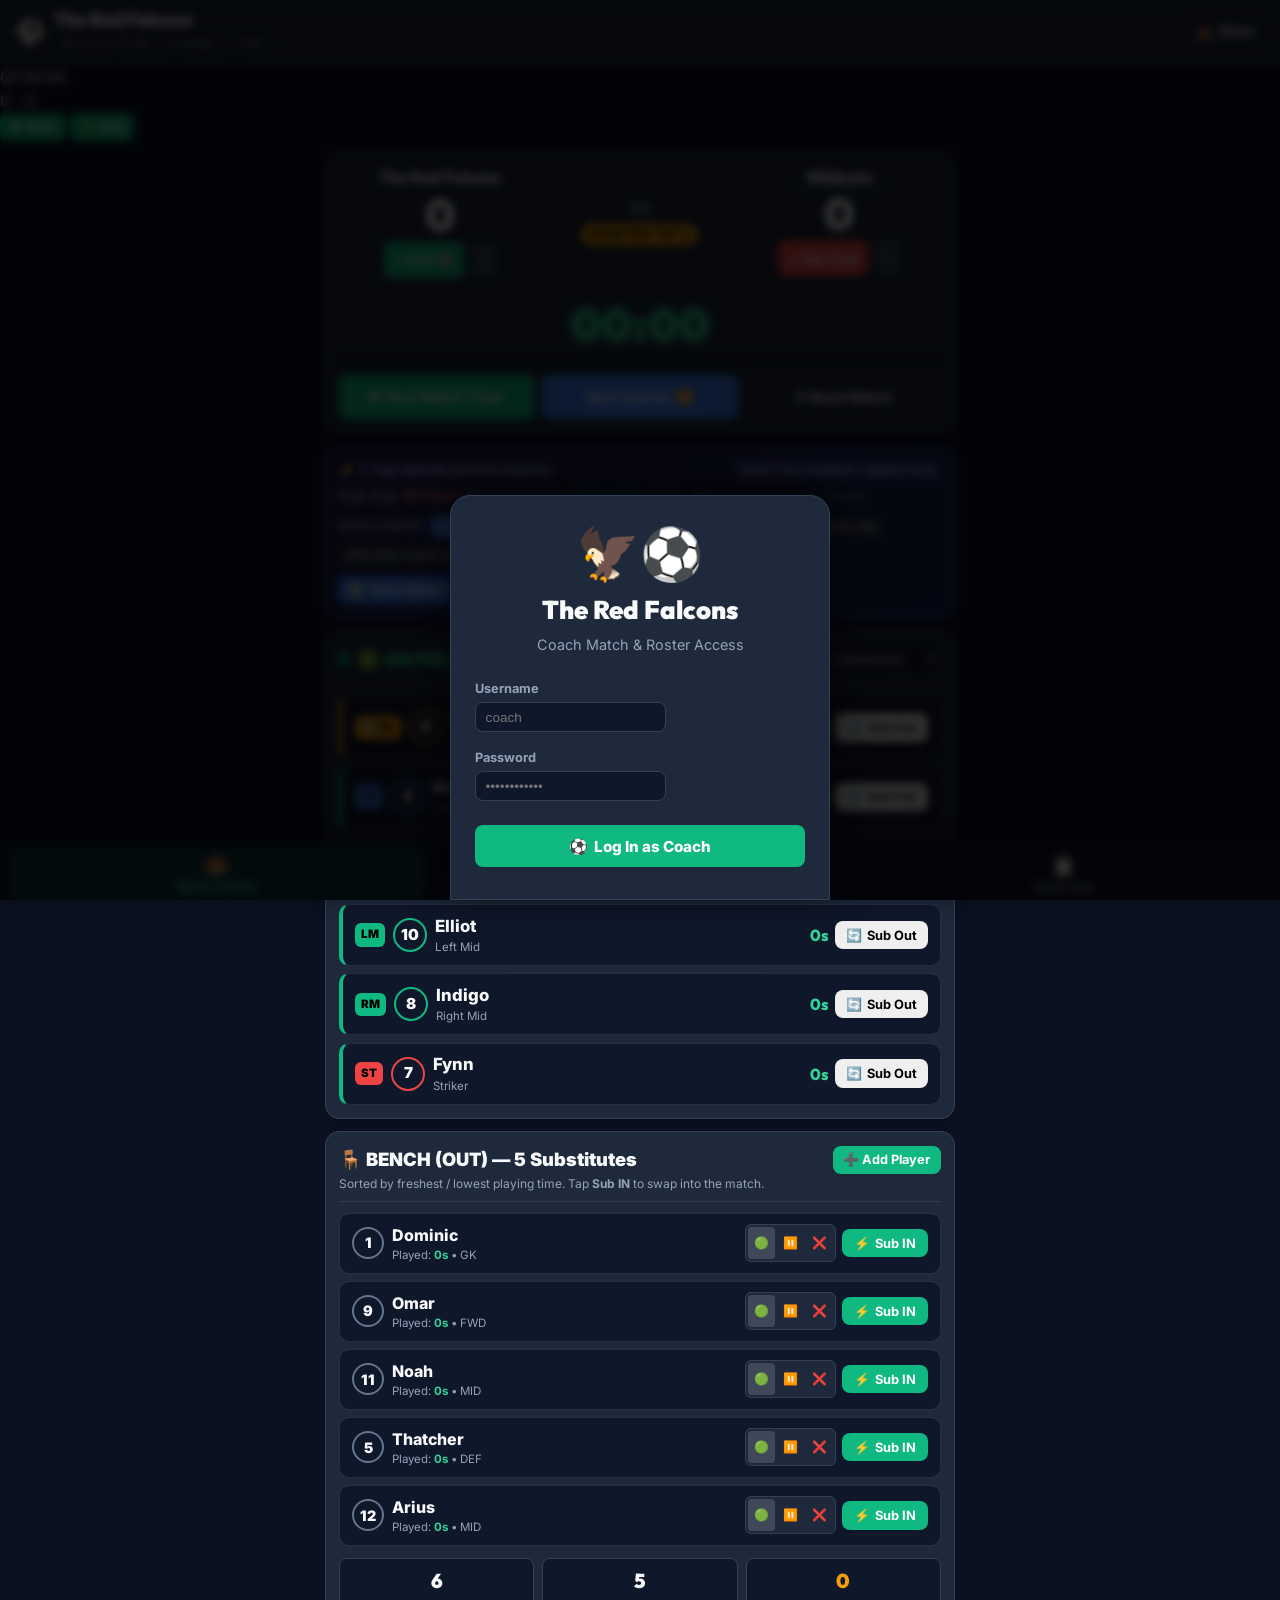
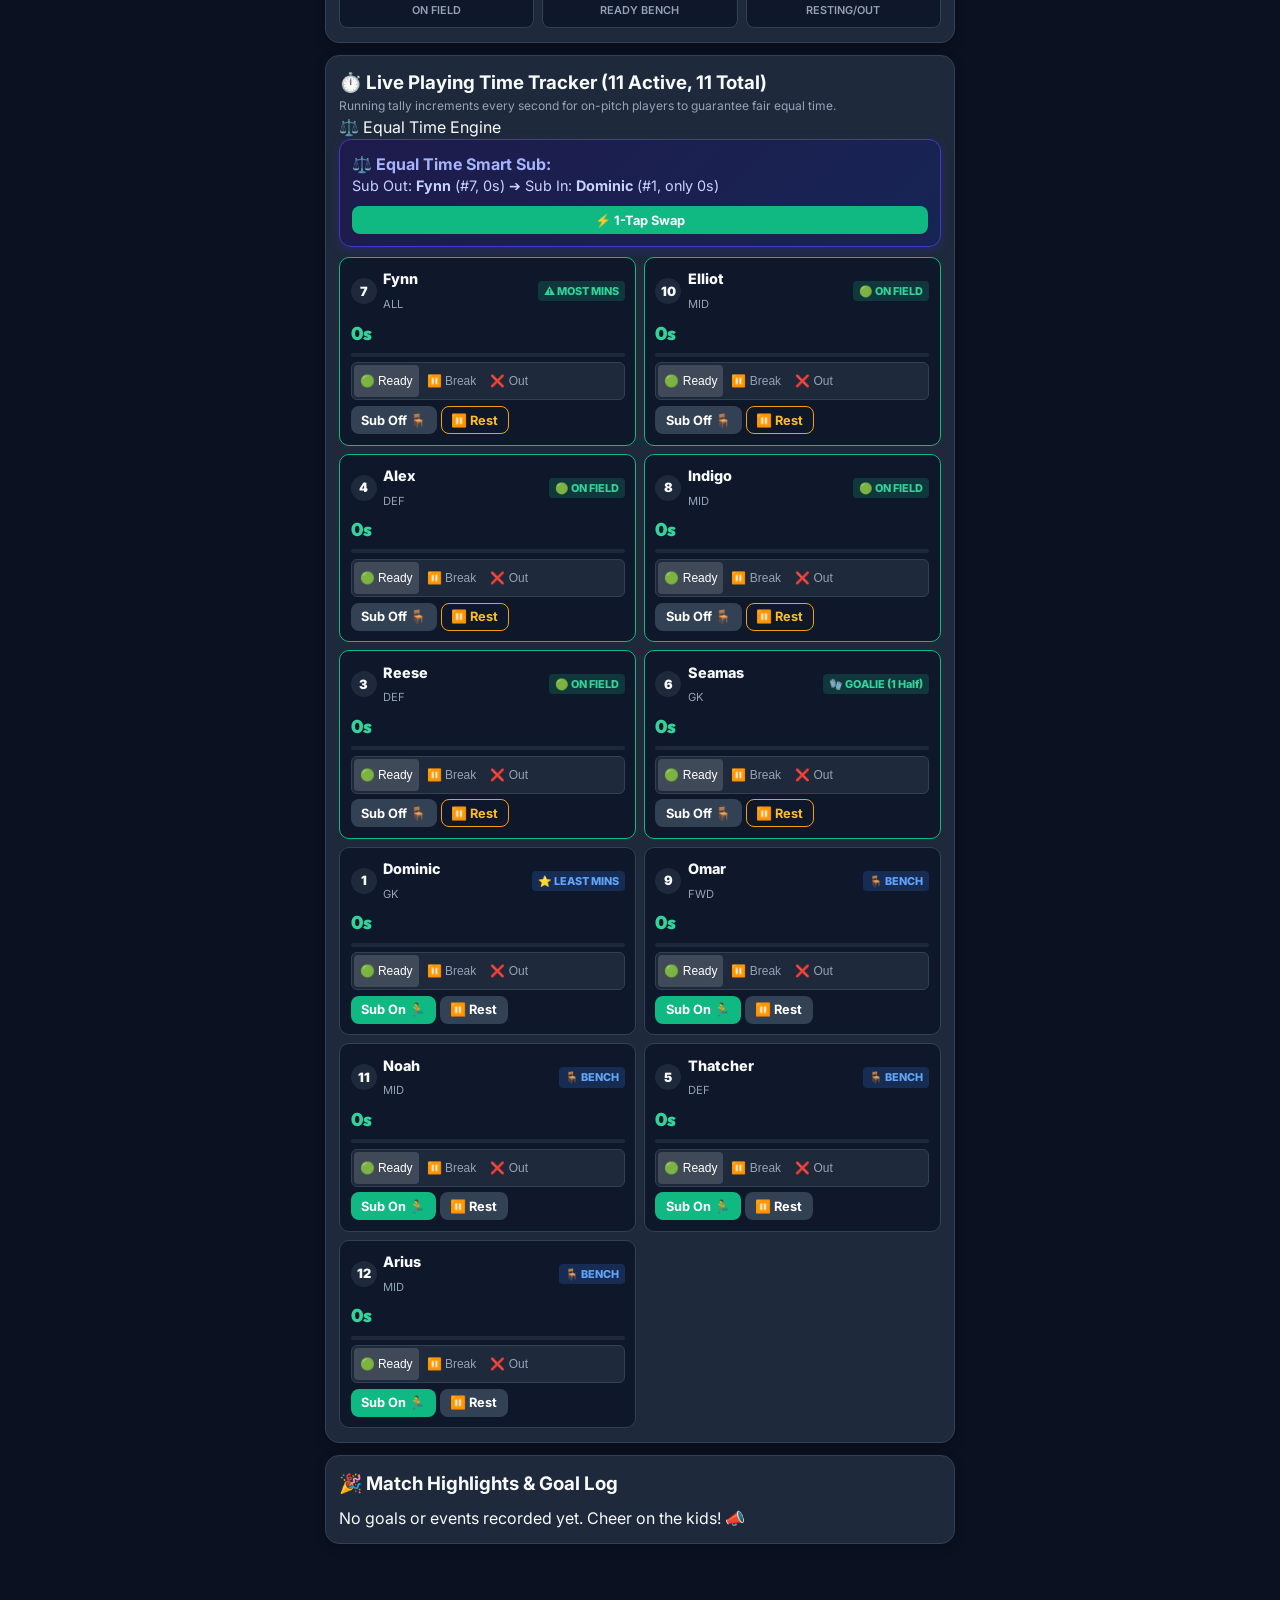
==== commit 5e8450b6: "Streamline mobile UI to pure vertical single-column Who is IN vs Who is OUT layout" ====
--- a/public/index.html
+++ b/public/index.html
@@ -2,8 +2,12 @@
 <html lang="en">
 <head>
   <meta charset="UTF-8">
-  <meta name="viewport" content="width=device-width, initial-scale=1.0, maximum-scale=1.0, user-scalable=no">
-  <title>Youth Soccer Coach - Equal Playing Time & Match Planner (6v6)</title>
+  <meta name="viewport" content="width=device-width, initial-scale=1.0, maximum-scale=1.0, user-scalable=no, viewport-fit=cover">
+  <meta name="theme-color" content="#0f172a">
+  <meta name="apple-mobile-web-app-capable" content="yes">
+  <meta name="apple-mobile-web-app-status-bar-style" content="black-translucent">
+  <meta name="apple-mobile-web-app-title" content="Red Falcons">
+  <title>The Red Falcons - Youth Soccer Coach App (6v6)</title>
   <link rel="preconnect" href="https://fonts.googleapis.com">
   <link rel="preconnect" href="https://fonts.gstatic.com" crossorigin>
   <link href="https://fonts.googleapis.com/css2?family=Inter:wght@400;500;600;700;800;900&family=Outfit:wght@600;700;800;900&display=swap" rel="stylesheet">
@@ -68,151 +72,120 @@
     <!-- Main Content Area -->
     <main class="main-content">
       
-      <!-- TAB 1: LIVE MATCH, FIELD LINEUP & REAL-TIME SUBS -->
+      <!-- TAB 1: LIVE MATCH, WHO IS IN VS WHO IS OUT (CORE SIDELINE VIEW) -->
       <section id="fieldTab" class="tab-pane active">
+        <div class="sideline-view-container">
         
-        <!-- Live Scoreboard & Timer Box -->
-        <div class="scoreboard-card" style="margin-bottom: 1rem;">
-          <!-- Teams & Score -->
-          <div class="score-display-row">
-            <div class="team-score-side home-side">
-              <span class="team-label" id="scoreHomeName">Red Falcons</span>
-              <span class="score-number" id="homeScoreDisplay">0</span>
-              <div class="score-btns">
-                <button class="btn btn-sm btn-success" id="btnGoalHome">+ Goal ⚽</button>
-                <button class="btn btn-sm btn-subtle" id="btnGoalHomeMinus">-</button>
-              </div>
-            </div>
-
-            <div class="vs-divider">
-              <span class="vs-text">VS</span>
-              <div class="match-period-badge" id="currentPeriodDisplay">QUARTER 1</div>
-            </div>
-
-            <div class="team-score-side away-side">
-              <input type="text" class="opponent-input" id="opponentNameInput" value="Wildcats" placeholder="Opponent">
-              <span class="score-number" id="awayScoreDisplay">0</span>
-              <div class="score-btns">
-                <button class="btn btn-sm btn-danger" id="btnGoalAway">+ Opp Goal</button>
-                <button class="btn btn-sm btn-subtle" id="btnGoalAwayMinus">-</button>
-              </div>
-            </div>
-          </div>
-
-          <!-- Big Match Timer -->
-          <div class="timer-section">
-            <div class="timer-clock" id="timerClockDisplay">00:00</div>
-            <div class="timer-progress-bar">
-              <div class="timer-progress-fill" id="timerProgressFill"></div>
-            </div>
-            <div class="timer-controls">
-              <button class="btn btn-lg btn-success" id="btnTimerToggle">▶ Start Match Timer</button>
-              <button class="btn btn-lg btn-secondary" id="btnNextQuarter">Next Quarter ⏩</button>
-              <button class="btn btn-lg btn-outline" id="btnTimerReset">↺ Reset Match</button>
-            </div>
-          </div>
-        </div>
-
-        <!-- Live Sub Recommendation Alert Banner -->
-        <div id="fieldSmartSubBanner" class="smart-sub-banner-field"></div>
-
-        <div class="field-tab-grid">
-          
-          <!-- Left Column: Soccer Pitch -->
-          <div class="pitch-container-card">
-            <div class="pitch-header">
-              <div class="formation-selector-group">
-                <label for="formationSelect"><strong>Formation:</strong></label>
-                <select id="formationSelect" class="form-select">
-                  <option value="2-2-1">2-2-1 (1 GK, 2 DEF, 2 MID, 1 ST) - Balanced</option>
-                  <option value="1-3-1">1-3-1 (1 GK, 1 DEF, 3 MID, 1 ST) - Midfield</option>
-                  <option value="2-1-2">2-1-2 (1 GK, 2 DEF, 1 MID, 2 ST) - Attack</option>
-                  <option value="1-2-1-1">1-2-1-1 (1 GK, 1 DEF, 2 MID, 1 CAM, 1 ST) - Diamond</option>
+          <!-- Live Scoreboard & Timer Box -->
+          <div class="scoreboard-card">
+            <!-- Teams & Score -->
+            <div class="score-display-row">
+              <div class="team-score-side home-side">
+                <span class="team-label" id="scoreHomeName">Red Falcons</span>
+                <span class="score-number" id="homeScoreDisplay">0</span>
+                <div class="score-btns">
+                  <button class="btn btn-sm btn-success" id="btnGoalHome">+ Goal ⚽</button>
+                  <button class="btn btn-sm btn-subtle" id="btnGoalHomeMinus">-</button>
+                </div>
+              </div>
+
+              <div class="vs-divider">
+                <span class="vs-text">VS</span>
+                <div class="match-period-badge" id="currentPeriodDisplay">QUARTER 1</div>
+              </div>
+
+              <div class="team-score-side away-side">
+                <input type="text" class="opponent-input" id="opponentNameInput" value="Wildcats" placeholder="Opponent">
+                <span class="score-number" id="awayScoreDisplay">0</span>
+                <div class="score-btns">
+                  <button class="btn btn-sm btn-danger" id="btnGoalAway">+ Opp Goal</button>
+                  <button class="btn btn-sm btn-subtle" id="btnGoalAwayMinus">-</button>
+                </div>
+              </div>
+            </div>
+
+            <!-- Big Match Timer -->
+            <div class="timer-section">
+              <div class="timer-clock" id="timerClockDisplay">00:00</div>
+              <div class="timer-progress-bar">
+                <div class="timer-progress-fill" id="timerProgressFill"></div>
+              </div>
+              <div class="timer-controls">
+                <button class="btn btn-lg btn-success" id="btnTimerToggle">▶ Start Match Timer</button>
+                <button class="btn btn-lg btn-secondary" id="btnNextQuarter">Next Quarter ⏩</button>
+                <button class="btn btn-lg btn-outline" id="btnTimerReset">↺ Reset Match</button>
+              </div>
+            </div>
+          </div>
+
+          <!-- Live Sub Recommendation Alert Banner -->
+          <div id="fieldSmartSubBanner" class="smart-sub-banner-field"></div>
+
+          <!-- 🟢 ON FIELD (IN) - 6 ACTIVE PLAYERS -->
+          <div class="on-field-card">
+            <div class="card-header-row">
+              <div style="display: flex; align-items: center; gap: 8px;">
+                <span class="status-indicator-dot online"></span>
+                <h3 style="font-size: 1.15rem; font-weight: 900; color: #34d399;">🟢 ON FIELD (IN) — 6 Players</h3>
+              </div>
+              <div class="formation-selector-inline" style="display: flex; align-items: center; gap: 6px;">
+                <label for="formationSelect" style="font-size: 0.8rem; color: var(--text-muted);"><strong>Formation:</strong></label>
+                <select id="formationSelect" class="form-select-sm">
+                  <option value="2-2-1">2-2-1 (Balanced)</option>
+                  <option value="1-3-1">1-3-1 (Midfield)</option>
+                  <option value="2-1-2">2-1-2 (Attack)</option>
+                  <option value="1-2-1-1">1-2-1-1 (Diamond)</option>
                 </select>
               </div>
-
-              <div class="active-quarter-pill">
-                <span>View: </span>
-                <select id="fieldQuarterSelect" class="form-select-sm">
-                  <option value="start">Starting 6 Lineup</option>
-                  <option value="1">Quarter 1</option>
-                  <option value="2">Quarter 2</option>
-                  <option value="3">Quarter 3</option>
-                  <option value="4">Quarter 4</option>
-                </select>
-              </div>
-            </div>
-
-            <!-- Authentic SVG Soccer Pitch -->
-            <div class="soccer-field" id="soccerField">
-              <!-- Field Markings -->
-              <div class="field-grass-lines"></div>
-              <div class="field-outer-border"></div>
-              <div class="field-center-circle"></div>
-              <div class="field-center-line"></div>
-              <div class="field-center-spot"></div>
-              <div class="field-penalty-box top-box"></div>
-              <div class="field-goal-box top-goal"></div>
-              <div class="field-penalty-box bottom-box"></div>
-              <div class="field-goal-box bottom-goal"></div>
-
-              <!-- Interactive Player Slots -->
-              <div id="fieldPositionsContainer" class="field-positions-overlay"></div>
-            </div>
-
-            <div class="field-footer-hints">
-              <span class="hint-pill">💡 Tap any player on pitch to swap or change status</span>
-              <span class="hint-pill">🟢 Green = 6 Active on Pitch</span>
-            </div>
-          </div>
-
-          <!-- Right Column: Bench, Leaderboard & Highlights -->
-          <div class="bench-column" style="display: flex; flex-direction: column; gap: 1rem;">
-            
-            <!-- Bench & Substitutes -->
-            <div class="bench-sidebar-card">
-              <div class="bench-header">
-                <div>
-                  <h3>🪑 Bench (<span id="benchCount">4</span>)</h3>
-                  <p class="bench-subtext">Tap any bench player to sub into field in 1 click.</p>
-                </div>
-                <button class="btn btn-sm btn-primary" id="btnBenchAddPlayer">➕ Add Player</button>
-              </div>
-
-              <div id="benchPlayersList" class="bench-players-grid">
-                <!-- Bench player cards rendered by JS -->
-              </div>
-
-              <!-- Quick Squad Summary -->
-              <div class="squad-quick-stats">
-                <div class="stat-box">
-                  <span class="stat-num" id="statActiveField">6</span>
-                  <span class="stat-label">On Field</span>
-                </div>
-                <div class="stat-box">
-                  <span class="stat-num" id="statBenchCount">4</span>
-                  <span class="stat-label">Ready Bench</span>
-                </div>
-                <div class="stat-box">
-                  <span class="stat-num" id="statRestingCount" style="color: #f59e0b;">0</span>
-                  <span class="stat-label">Resting/Out</span>
-                </div>
-              </div>
-            </div>
-
-            <!-- Live Playing Time Leaderboard & Smart Subs -->
-            <div class="live-minutes-tally-card" id="liveMinutesTallyCard">
-              <!-- Rendered dynamically by app.js -->
-            </div>
-
-            <!-- Goal & Event Log -->
-            <div class="match-log-card">
-              <h3>🎉 Match Highlights & Goal Log</h3>
-              <div class="match-events-list" id="matchEventsList">
-                <div class="empty-event-msg">No goals or events recorded yet. Cheer on the kids! 📣</div>
-              </div>
-            </div>
-
+            </div>
+
+            <div id="onFieldPlayersList" class="on-field-list">
+              <!-- Rendered dynamically by app.js: 6 rich player rows -->
+            </div>
+          </div>
+
+          <!-- 🪑 BENCH (OUT) - WAITING SUBSTITUTES -->
+          <div class="bench-sidebar-card">
+            <div class="bench-header">
+              <div>
+                <h3 style="font-size: 1.15rem; font-weight: 900;">🪑 BENCH (OUT) — <span id="benchCount">4</span> Substitutes</h3>
+                <p class="bench-subtext">Sorted by freshest / lowest playing time. Tap <strong>Sub IN</strong> to swap into the match.</p>
+              </div>
+              <button class="btn btn-sm btn-primary" id="btnBenchAddPlayer">➕ Add Player</button>
+            </div>
+
+            <div id="benchPlayersList" class="bench-players-grid">
+              <!-- Bench player cards rendered by JS -->
+            </div>
+
+            <!-- Quick Squad Summary -->
+            <div class="squad-quick-stats" style="margin-top: 0.75rem;">
+              <div class="stat-box">
+                <span class="stat-num" id="statActiveField">6</span>
+                <span class="stat-label">On Field</span>
+              </div>
+              <div class="stat-box">
+                <span class="stat-num" id="statBenchCount">4</span>
+                <span class="stat-label">Ready Bench</span>
+              </div>
+              <div class="stat-box">
+                <span class="stat-num" id="statRestingCount" style="color: #f59e0b;">0</span>
+                <span class="stat-label">Resting/Out</span>
+              </div>
+            </div>
+          </div>
+
+          <!-- Live Playing Time Leaderboard & Minute Bars -->
+          <div class="live-minutes-tally-card" id="liveMinutesTallyCard">
+            <!-- Rendered dynamically by app.js -->
+          </div>
+
+          <!-- Goal & Event Log -->
+          <div class="match-log-card">
+            <h3>🎉 Match Highlights & Goal Log</h3>
+            <div class="match-events-list" id="matchEventsList">
+              <div class="empty-event-msg">No goals or events recorded yet. Cheer on the kids! 📣</div>
+            </div>
           </div>
 
         </div>
--- a/public/style.css
+++ b/public/style.css
@@ -11,837 +11,215 @@
   --card-border: #334155;
   --text-main: #f8fafc;
   --text-muted: #94a3b8;
-  --pitch-grass: #166534;
-  --pitch-line: rgba(255, 255, 255, 0.75);
   --pos-gk: #f59e0b;
   --pos-def: #3b82f6;
   --pos-mid: #10b981;
   --pos-fwd: #ef4444;
 }
 
-* {
-  box-sizing: border-box;
+*, *::before, *::after {
+  box-sizing: border-box !important;
   margin: 0;
   padding: 0;
   -webkit-tap-highlight-color: transparent;
 }
 
-body {
+html, body {
+  width: 100% !important;
+  max-width: 100vw !important;
+  overflow-x: hidden !important;
   font-family: 'Inter', -apple-system, BlinkMacSystemFont, sans-serif;
   background-color: var(--dark-bg);
   color: var(--text-main);
   line-height: 1.5;
+  touch-action: manipulation;
+}
+
+.app-container {
+  display: flex;
+  flex-direction: column;
   min-height: 100vh;
-}
-
-.app-container {
-  display: flex;
-  flex-direction: column;
-  min-height: 100vh;
+  width: 100% !important;
+  max-width: 100vw !important;
+  overflow-x: hidden !important;
+  padding-bottom: 76px; /* Space for thumb bottom nav */
 }
 
 /* Header */
 .app-header {
   background: #1e293b;
   border-bottom: 1px solid var(--card-border);
-  padding: 0.6rem 1rem;
+  padding: 0.65rem 0.9rem;
   display: flex;
   align-items: center;
   justify-content: space-between;
-  gap: 0.75rem;
-  flex-wrap: wrap;
+  gap: 0.5rem;
   position: sticky;
   top: 0;
   z-index: 100;
   box-shadow: 0 4px 6px -1px rgba(0, 0, 0, 0.2);
+  width: 100%;
 }
 
 .header-left {
   display: flex;
   align-items: center;
-  gap: 0.6rem;
+  gap: 0.5rem;
+  min-width: 0;
 }
 
 .team-badge {
-  font-size: 1.8rem;
-  background: #334155;
-  width: 44px;
-  height: 44px;
-  border-radius: 12px;
-  display: flex;
-  align-items: center;
-  justify-content: center;
-  box-shadow: inset 0 2px 4px rgba(0, 0, 0, 0.3);
+  font-size: 1.6rem;
+  line-height: 1;
+  flex-shrink: 0;
 }
 
 .team-title {
   font-family: 'Outfit', sans-serif;
-  font-size: 1.25rem;
+  font-size: 1.15rem;
   font-weight: 900;
-  color: #fff;
-  letter-spacing: -0.02em;
+  line-height: 1.1;
+  white-space: nowrap;
+  overflow: hidden;
+  text-overflow: ellipsis;
 }
 
 .team-subtitle {
   display: flex;
   align-items: center;
-  gap: 0.4rem;
-  font-size: 0.75rem;
-  flex-wrap: wrap;
-}
-
-.age-tag {
-  background: rgba(16, 185, 129, 0.2);
-  color: #34d399;
-  padding: 1px 6px;
-  border-radius: 9999px;
-  font-weight: 700;
-}
-
-.roster-count-badge {
-  background: #334155;
+  gap: 0.35rem;
+  margin-top: 2px;
+}
+
+.age-tag, .roster-count-badge {
+  font-size: 0.7rem;
+  background: #0f172a;
+  border: 1px solid var(--card-border);
+  padding: 1px 5px;
+  border-radius: 4px;
   color: var(--text-muted);
-  padding: 1px 6px;
-  border-radius: 9999px;
-}
-
-.equal-time-badge {
-  background: rgba(59, 130, 246, 0.2);
-  color: #60a5fa;
-  padding: 1px 6px;
-  border-radius: 9999px;
   font-weight: 600;
 }
 
-/* Navigation Tabs */
+.header-right {
+  display: flex;
+  gap: 0.35rem;
+  align-items: center;
+  flex-shrink: 0;
+}
+
+/* Nav Tabs - Fixed Bottom Bar */
 .nav-tabs {
-  display: flex;
-  align-items: center;
-  gap: 0.25rem;
-  background: #0f172a;
-  padding: 0.25rem;
-  border-radius: 10px;
-  border: 1px solid var(--card-border);
-  overflow-x: auto;
-  max-width: 100%;
+  position: fixed;
+  bottom: 0;
+  left: 0;
+  right: 0;
+  z-index: 999;
+  background: rgba(15, 23, 42, 0.98);
+  backdrop-filter: blur(14px);
+  -webkit-backdrop-filter: blur(14px);
+  border-top: 1px solid rgba(255, 255, 255, 0.12);
+  box-shadow: 0 -4px 20px rgba(0, 0, 0, 0.5);
+  padding: 6px 8px env(safe-area-inset-bottom, 6px);
+  display: flex;
+  justify-content: space-around;
+  gap: 6px;
+  width: 100%;
 }
 
 .tab-btn {
+  flex: 1;
   background: transparent;
   border: none;
   color: var(--text-muted);
-  font-size: 0.8rem;
-  font-weight: 600;
-  padding: 0.45rem 0.75rem;
+  padding: 6px 4px;
   border-radius: 8px;
   cursor: pointer;
   display: flex;
-  align-items: center;
-  gap: 0.35rem;
-  white-space: nowrap;
+  flex-direction: column;
+  align-items: center;
+  justify-content: center;
+  gap: 2px;
+  font-size: 0.75rem;
+  font-weight: 700;
+  min-height: 48px;
   transition: all 0.15s ease;
 }
 
-.tab-btn:hover {
-  color: #fff;
-  background: rgba(255, 255, 255, 0.05);
-}
-
 .tab-btn.active {
-  background: var(--primary);
-  color: #fff;
-  box-shadow: 0 2px 4px rgba(16, 185, 129, 0.3);
-}
-
-/* Mobile Quick Bar */
-.mobile-quick-bar {
-  display: none;
-  background: #0f172a;
-  border-bottom: 1px solid var(--card-border);
-  padding: 0.5rem 1rem;
-  justify-content: space-between;
-  align-items: center;
-  position: sticky;
-  top: 56px;
-  z-index: 90;
-}
-
-@media (max-width: 768px) {
-  .mobile-quick-bar {
-    display: flex;
-  }
-}
-
-.quick-timer-box {
-  display: flex;
-  align-items: center;
-  gap: 0.4rem;
-}
-
-.m-period {
-  background: #f59e0b;
-  color: #000;
-  font-weight: 900;
-  font-size: 0.75rem;
-  padding: 2px 6px;
-  border-radius: 6px;
-}
-
-.m-time {
-  font-family: 'Outfit', monospace;
-  font-size: 1.3rem;
-  font-weight: 900;
+  background: rgba(16, 185, 129, 0.2);
   color: #34d399;
-}
-
-.quick-score-box {
-  font-family: 'Outfit', sans-serif;
-  font-size: 1.3rem;
-  font-weight: 900;
-}
-
-.quick-action-box {
-  display: flex;
-  gap: 0.35rem;
-}
-
-/* Main Content */
+  font-weight: 800;
+}
+
+.tab-btn .tab-icon {
+  font-size: 1.25rem;
+}
+
+/* Main Content Container (Zero Overflow) */
 .main-content {
   flex: 1;
-  padding: 1rem;
-  max-width: 1400px;
+  padding: 0.6rem;
+  max-width: 650px;
   margin: 0 auto;
-  width: 100%;
+  width: 100% !important;
+  box-sizing: border-box !important;
 }
 
 .tab-pane {
   display: none;
-  animation: fadeIn 0.2s ease;
+  width: 100%;
 }
 
 .tab-pane.active {
   display: block;
 }
 
-@keyframes fadeIn {
-  from { opacity: 0; transform: translateY(4px); }
-  to { opacity: 1; transform: translateY(0); }
-}
-
-/* Field Timer Strip (Prominent Match Clock on Pitch View) */
-.field-timer-strip {
-  background: linear-gradient(135deg, #1e293b 0%, #0f172a 100%);
-  border: 2px solid #334155;
-  border-radius: 14px;
-  padding: 0.75rem 1.25rem;
-  margin-bottom: 0.75rem;
-  display: flex;
-  align-items: center;
-  justify-content: space-between;
-  flex-wrap: wrap;
+.sideline-view-container {
+  display: flex;
+  flex-direction: column;
   gap: 0.75rem;
-  box-shadow: 0 4px 12px rgba(0, 0, 0, 0.25);
-}
-
-.field-timer-clock-side {
-  display: flex;
-  align-items: center;
-  gap: 0.75rem;
-}
-
-.field-clock-display {
-  font-family: 'Outfit', monospace;
-  font-size: 2.4rem;
-  font-weight: 900;
-  color: #34d399;
-  letter-spacing: 1px;
-  line-height: 1;
-  text-shadow: 0 0 12px rgba(52, 211, 153, 0.35);
-}
-
-.field-clock-meta {
-  display: flex;
-  flex-direction: column;
-  gap: 2px;
-}
-
-.field-period-pill {
-  background: #f59e0b;
-  color: #000;
-  font-weight: 900;
-  font-size: 0.75rem;
-  padding: 2px 8px;
-  border-radius: 6px;
-  letter-spacing: 0.05em;
-  width: fit-content;
-}
-
-.field-timer-status-text {
-  font-size: 0.75rem;
-  color: var(--text-muted);
-}
-
-.field-timer-controls {
-  display: flex;
-  align-items: center;
-  gap: 0.5rem;
-  flex-wrap: wrap;
-}
-
-/* Field Layout */
-.field-tab-grid {
-  display: grid;
-  grid-template-columns: 1.25fr 0.75fr;
-  gap: 1rem;
-}
-
-@media (max-width: 960px) {
-  .field-tab-grid {
-    grid-template-columns: 1fr;
-  }
-}
-
-.pitch-container-card,
+  width: 100%;
+  box-sizing: border-box;
+}
+
+/* Cards */
+.scoreboard-card,
+.on-field-card,
 .bench-sidebar-card,
-.scoreboard-card,
-.live-lineup-card,
+.live-minutes-tally-card,
 .match-log-card,
 .team-settings-card,
 .quick-add-player-card,
-.tool-card,
-.fair-play-matrix-card {
+.tool-card {
+  width: 100% !important;
+  box-sizing: border-box !important;
   background: var(--card-bg);
   border: 1px solid var(--card-border);
-  border-radius: 16px;
-  padding: 1rem;
-  box-shadow: 0 4px 12px rgba(0, 0, 0, 0.15);
-}
-
-.smart-sub-banner-field {
+  border-radius: 14px;
+  padding: 0.85rem;
+  box-shadow: 0 4px 12px rgba(0, 0, 0, 0.2);
+}
+
+/* Scoreboard */
+.score-display-row {
+  display: flex;
+  justify-content: space-around;
+  align-items: center;
   margin-bottom: 0.75rem;
-}
-
-/* Field Header */
-.pitch-header {
-  display: flex;
-  justify-content: space-between;
-  align-items: center;
-  margin-bottom: 0.75rem;
-  flex-wrap: wrap;
-  gap: 0.5rem;
-}
-
-.formation-selector-group {
-  display: flex;
-  align-items: center;
-  gap: 0.5rem;
-  font-size: 0.85rem;
-}
-
-.form-select, .form-input {
-  background: #0f172a;
-  border: 1px solid var(--card-border);
-  color: #fff;
-  padding: 0.5rem 0.75rem;
-  border-radius: 8px;
-  font-size: 0.85rem;
-  outline: none;
-}
-
-.form-select:focus, .form-input:focus {
-  border-color: var(--primary);
-  box-shadow: 0 0 0 2px rgba(16, 185, 129, 0.2);
-}
-
-.form-select-sm {
-  background: #0f172a;
-  border: 1px solid var(--card-border);
-  color: #fff;
-  padding: 0.35rem 0.6rem;
-  border-radius: 6px;
-  font-size: 0.8rem;
-}
-
-/* Soccer Field Visual */
-.soccer-field {
-  position: relative;
-  background: radial-gradient(circle at center, #1b7a3e 0%, #14532d 100%);
-  border: 3px solid #fff;
-  border-radius: 12px;
-  aspect-ratio: 1.3 / 1;
-  min-height: 440px;
-  max-height: 560px;
-  box-shadow: inset 0 0 40px rgba(0, 0, 0, 0.4), 0 8px 24px rgba(0, 0, 0, 0.3);
-  overflow: hidden;
-  user-select: none;
-}
-
-@media (max-width: 600px) {
-  .soccer-field {
-    min-height: 380px;
-  }
-}
-
-/* Field Lines */
-.field-outer-border {
-  position: absolute;
-  top: 10px;
-  bottom: 10px;
-  left: 10px;
-  right: 10px;
-  border: 2px solid var(--pitch-line);
-}
-
-.field-center-line {
-  position: absolute;
-  top: 10px;
-  bottom: 10px;
-  left: 50%;
-  width: 2px;
-  background: var(--pitch-line);
-  transform: translateX(-50%);
-}
-
-.field-center-circle {
-  position: absolute;
-  top: 50%;
-  left: 50%;
-  width: 90px;
-  height: 90px;
-  border: 2px solid var(--pitch-line);
-  border-radius: 50%;
-  transform: translate(-50%, -50%);
-}
-
-.field-center-spot {
-  position: absolute;
-  top: 50%;
-  left: 50%;
-  width: 8px;
-  height: 8px;
-  background: var(--pitch-line);
-  border-radius: 50%;
-  transform: translate(-50%, -50%);
-}
-
-.field-penalty-box.top-box {
-  position: absolute;
-  top: 10px;
-  left: 50%;
-  transform: translateX(-50%);
-  width: 160px;
-  height: 60px;
-  border: 2px solid var(--pitch-line);
-  border-top: none;
-}
-
-.field-penalty-box.bottom-box {
-  position: absolute;
-  bottom: 10px;
-  left: 50%;
-  transform: translateX(-50%);
-  width: 160px;
-  height: 60px;
-  border: 2px solid var(--pitch-line);
-  border-bottom: none;
-}
-
-.field-goal-box.top-goal {
-  position: absolute;
-  top: 10px;
-  left: 50%;
-  transform: translateX(-50%);
-  width: 80px;
-  height: 20px;
-  border: 2px solid var(--pitch-line);
-  border-top: none;
-}
-
-.field-goal-box.bottom-goal {
-  position: absolute;
-  bottom: 10px;
-  left: 50%;
-  transform: translateX(-50%);
-  width: 80px;
-  height: 20px;
-  border: 2px solid var(--pitch-line);
-  border-bottom: none;
-}
-
-.field-positions-overlay {
-  position: absolute;
-  top: 0;
-  left: 0;
-  right: 0;
-  bottom: 0;
-  pointer-events: none;
-}
-
-/* Individual Field Player Token */
-.player-token {
-  position: absolute;
-  pointer-events: auto;
-  transform: translate(-50%, -50%);
-  display: flex;
-  flex-direction: column;
-  align-items: center;
-  cursor: pointer;
-  transition: transform 0.2s cubic-bezier(0.34, 1.56, 0.64, 1);
-  z-index: 10;
-}
-
-.player-token:hover {
-  transform: translate(-50%, -50%) scale(1.1);
-  z-index: 20;
-}
-
-.player-token:active {
-  transform: translate(-50%, -50%) scale(0.92);
-}
-
-.token-circle {
-  width: 48px;
-  height: 48px;
-  border-radius: 50%;
-  background: #1e293b;
-  border: 3px solid #fff;
-  display: flex;
-  align-items: center;
-  justify-content: center;
-  font-weight: 900;
-  font-size: 1.1rem;
-  color: #fff;
-  box-shadow: 0 6px 16px rgba(0, 0, 0, 0.5);
-  position: relative;
-}
-
-@media (max-width: 600px) {
-  .token-circle {
-    width: 42px;
-    height: 42px;
-    font-size: 0.95rem;
-  }
-}
-
-.token-pos-badge {
-  position: absolute;
-  top: -6px;
-  right: -6px;
-  font-size: 0.6rem;
-  font-weight: 800;
-  padding: 1px 4px;
-  border-radius: 4px;
-  background: #334155;
-  color: #fff;
-  border: 1px solid rgba(255, 255, 255, 0.4);
-}
-
-.token-name-tag {
-  background: rgba(15, 23, 42, 0.95);
-  color: #fff;
-  font-size: 0.75rem;
-  font-weight: 700;
-  padding: 2px 6px;
-  border-radius: 10px;
-  margin-top: 3px;
-  white-space: nowrap;
-  border: 1px solid rgba(255, 255, 255, 0.2);
-  box-shadow: 0 2px 6px rgba(0, 0, 0, 0.4);
-  max-width: 85px;
-  overflow: hidden;
-  text-overflow: ellipsis;
-  text-align: center;
-}
-
-.token-live-timer {
-  display: flex;
-  align-items: center;
-  gap: 3px;
-  background: rgba(15, 23, 42, 0.95);
-  padding: 2px 6px;
-  border-radius: 8px;
-  margin-top: 2px;
-  font-family: 'Outfit', monospace;
-  font-size: 0.75rem;
-  font-weight: 800;
-  border: 1px solid rgba(255, 255, 255, 0.15);
-  box-shadow: 0 2px 4px rgba(0, 0, 0, 0.4);
-}
-
-.token-live-timer.ticking {
-  border-color: #10b981;
-  color: #34d399;
-  background: rgba(6, 78, 59, 0.9);
-}
-
-.token-live-timer.paused {
-  color: #94a3b8;
-}
-
-.timer-dot {
-  width: 6px;
-  height: 6px;
-  border-radius: 50%;
-  background: #64748b;
-}
-
-.token-live-timer.ticking .timer-dot {
-  background: #34d399;
-  box-shadow: 0 0 6px #34d399;
-  animation: pulseDot 1s infinite;
-}
-
-@keyframes pulseDot {
-  0%, 100% { transform: scale(1); opacity: 1; }
-  50% { transform: scale(1.4); opacity: 0.5; }
-}
-
-.bench-live-tally {
-  font-family: 'Outfit', monospace;
-  font-size: 0.8rem;
-  font-weight: 800;
-  color: #cbd5e1;
-  margin-top: 2px;
-}
-
-/* Position Colors */
-.pos-GK .token-circle { background: var(--pos-gk); border-color: #fde68a; }
-.pos-DEF .token-circle { background: var(--pos-def); border-color: #bfdbfe; }
-.pos-MID .token-circle { background: var(--pos-mid); border-color: #a7f3d0; }
-.pos-FWD .token-circle { background: var(--pos-fwd); border-color: #fecaca; }
-
-.field-footer-hints {
-  display: flex;
-  gap: 0.5rem;
-  margin-top: 0.75rem;
-  flex-wrap: wrap;
-}
-
-.hint-pill {
-  font-size: 0.75rem;
-  background: #0f172a;
-  padding: 3px 10px;
-  border-radius: 9999px;
-  color: var(--text-muted);
-}
-
-/* Bench Section */
-.bench-header {
-  display: flex;
-  justify-content: space-between;
-  align-items: flex-start;
-  margin-bottom: 0.5rem;
-  gap: 0.5rem;
-}
-
-.bench-subtext {
-  font-size: 0.75rem;
-  color: var(--text-muted);
-  margin-top: 2px;
-}
-
-.bench-players-grid {
-  display: grid;
-  grid-template-columns: repeat(auto-fill, minmax(135px, 1fr));
-  gap: 0.6rem;
-  margin-bottom: 1rem;
-}
-
-.bench-player-card {
-  background: #0f172a;
-  border: 1px solid var(--card-border);
-  border-radius: 12px;
-  padding: 0.6rem;
-  display: flex;
-  flex-direction: column;
-  align-items: center;
-  cursor: pointer;
-  transition: all 0.15s ease;
-  position: relative;
-}
-
-.bench-player-card:hover {
-  border-color: var(--primary);
-  background: #172554;
-}
-
-.bench-player-card.status-rest {
-  border-style: dashed;
-  border-color: #f59e0b;
-  background: rgba(245, 158, 11, 0.05);
-  opacity: 0.85;
-}
-
-.bench-player-card.status-out {
-  opacity: 0.4;
-  background: rgba(239, 68, 68, 0.05);
-  border-color: #ef4444;
-}
-
-.bench-card-top {
-  display: flex;
-  align-items: center;
-  gap: 0.4rem;
-  margin-bottom: 0.25rem;
-}
-
-.bench-number {
-  width: 32px;
-  height: 32px;
-  border-radius: 50%;
-  background: #334155;
-  display: flex;
-  align-items: center;
-  justify-content: center;
-  font-weight: 800;
-  font-size: 0.9rem;
-}
-
-.bench-name {
-  font-weight: 700;
-  font-size: 0.85rem;
-  text-align: center;
-}
-
-.bench-pos-badge {
-  font-size: 0.65rem;
-  padding: 1px 5px;
-  border-radius: 4px;
-  font-weight: 700;
-  background: #334155;
-}
-
-/* Quick Status Toggle Strip (1-tap on cards) */
-.status-pill-toggle {
-  display: flex;
-  background: #1e293b;
-  border-radius: 6px;
-  padding: 2px;
-  gap: 2px;
-  margin-top: 0.4rem;
-  width: 100%;
-}
-
-.status-opt-btn {
-  flex: 1;
-  background: transparent;
-  border: none;
-  font-size: 0.65rem;
-  padding: 3px 0;
-  border-radius: 4px;
-  color: var(--text-muted);
-  cursor: pointer;
-  text-align: center;
-  font-weight: 700;
-  transition: all 0.1s;
-}
-
-.status-opt-btn:hover {
-  color: #fff;
-}
-
-.status-opt-btn.active.opt-ready {
-  background: #10b981;
-  color: #fff;
-}
-
-.status-opt-btn.active.opt-rest {
-  background: #f59e0b;
-  color: #000;
-}
-
-.status-opt-btn.active.opt-out {
-  background: #ef4444;
-  color: #fff;
-}
-
-.squad-quick-stats {
-  display: grid;
-  grid-template-columns: repeat(3, 1fr);
-  gap: 0.4rem;
-  background: #0f172a;
-  border-radius: 10px;
-  padding: 0.6rem;
-  border: 1px solid var(--card-border);
-}
-
-.stat-box {
-  display: flex;
-  flex-direction: column;
-  align-items: center;
-  text-align: center;
-}
-
-.stat-num {
-  font-size: 1.15rem;
-  font-weight: 900;
-  color: var(--primary);
-}
-
-.stat-label {
-  font-size: 0.65rem;
-  color: var(--text-muted);
-}
-
-/* Quick Add Strip */
-.quick-add-player-card {
-  margin-bottom: 1rem;
-  background: linear-gradient(135deg, #1e293b 0%, #064e3b 100%);
-  border: 1px solid #10b981;
-}
-
-.quick-add-form {
-  display: flex;
-  gap: 0.5rem;
-  align-items: center;
-  flex-wrap: wrap;
-}
-
-.quick-add-input-group {
-  flex: 1;
-  min-width: 180px;
-  position: relative;
-  display: flex;
-  align-items: center;
-}
-
-.quick-add-icon {
-  position: absolute;
-  left: 10px;
+  padding-bottom: 0.75rem;
+  border-bottom: 1px solid var(--card-border);
+}
+
+.team-score-side {
+  display: flex;
+  flex-direction: column;
+  align-items: center;
+  gap: 0.25rem;
+}
+
+.team-label {
   font-size: 1rem;
-}
-
-.quick-input-name {
-  width: 100%;
-  padding-left: 34px !important;
-}
-
-/* Scoreboard & Timer */
-.scoreboard-card {
-  grid-column: 1 / -1;
-  background: linear-gradient(135deg, #1e293b 0%, #0f172a 100%);
-  border: 2px solid #334155;
-  padding: 1.25rem;
-}
-
-.score-display-row {
-  display: flex;
-  justify-content: space-around;
-  align-items: center;
-  margin-bottom: 1.25rem;
-  padding-bottom: 1.25rem;
-  border-bottom: 1px solid var(--card-border);
-}
-
-.team-score-side {
-  display: flex;
-  flex-direction: column;
-  align-items: center;
-  gap: 0.4rem;
-}
-
-.team-label {
-  font-size: 1.15rem;
   font-weight: 800;
   font-family: 'Outfit', sans-serif;
 }
@@ -851,17 +229,17 @@
   border: none;
   border-bottom: 1px dashed var(--text-muted);
   color: #fff;
-  font-size: 1.15rem;
+  font-size: 1rem;
   font-weight: 800;
   font-family: 'Outfit', sans-serif;
   text-align: center;
   outline: none;
-  width: 130px;
+  width: 100px;
 }
 
 .score-number {
   font-family: 'Outfit', sans-serif;
-  font-size: 3.2rem;
+  font-size: 2.8rem;
   font-weight: 900;
   line-height: 1;
 }
@@ -871,15 +249,21 @@
   gap: 0.35rem;
 }
 
+.score-btns .btn {
+  padding: 0.35rem 0.6rem;
+  font-size: 0.8rem;
+  min-height: 36px;
+}
+
 .vs-divider {
   display: flex;
   flex-direction: column;
   align-items: center;
-  gap: 0.4rem;
+  gap: 0.35rem;
 }
 
 .vs-text {
-  font-size: 1rem;
+  font-size: 0.85rem;
   font-weight: 900;
   color: var(--text-muted);
 }
@@ -888,10 +272,11 @@
   background: #f59e0b;
   color: #000;
   font-weight: 900;
-  font-size: 0.75rem;
-  padding: 3px 10px;
+  font-size: 0.72rem;
+  padding: 2px 8px;
   border-radius: 9999px;
   letter-spacing: 0.05em;
+  white-space: nowrap;
 }
 
 /* Timer */
@@ -899,23 +284,23 @@
   display: flex;
   flex-direction: column;
   align-items: center;
-  gap: 0.75rem;
+  gap: 0.5rem;
 }
 
 .timer-clock {
   font-family: 'Outfit', monospace;
-  font-size: 3.8rem;
+  font-size: 2.8rem;
   font-weight: 900;
-  letter-spacing: 2px;
   color: #34d399;
-  text-shadow: 0 0 20px rgba(52, 211, 153, 0.4);
+  letter-spacing: 1px;
+  line-height: 1;
+  text-shadow: 0 0 16px rgba(52, 211, 153, 0.4);
 }
 
 .timer-progress-bar {
   width: 100%;
-  max-width: 480px;
-  height: 8px;
-  background: #334155;
+  height: 6px;
+  background: #0f172a;
   border-radius: 9999px;
   overflow: hidden;
 }
@@ -923,118 +308,249 @@
 .timer-progress-fill {
   height: 100%;
   width: 0%;
-  background: var(--primary);
-  transition: width 1s linear;
+  background: linear-gradient(90deg, #10b981 0%, #3b82f6 100%);
+  transition: width 0.3s linear;
 }
 
 .timer-controls {
   display: flex;
-  gap: 0.6rem;
-  flex-wrap: wrap;
-  justify-content: center;
-}
-
-/* Live Leaderboard Tally */
-.live-minutes-tally-card {
-  grid-column: 1 / -1;
-  background: var(--card-bg);
-  border: 1px solid var(--card-border);
-  border-radius: 16px;
-  padding: 1.25rem;
-}
-
-.tally-header {
-  display: flex;
-  justify-content: space-between;
-  align-items: center;
-  margin-bottom: 0.75rem;
-  flex-wrap: wrap;
-  gap: 0.5rem;
-}
-
+  gap: 0.4rem;
+  width: 100%;
+  margin-top: 0.35rem;
+}
+
+.timer-controls .btn {
+  flex: 1;
+  padding: 0.6rem 0.4rem;
+  font-size: 0.85rem;
+  min-height: 44px;
+}
+
+/* Smart Sub Banner */
 .smart-sub-banner {
   background: linear-gradient(135deg, #1e1b4b 0%, #172554 100%);
   border: 1px solid #4338ca;
   border-radius: 12px;
-  padding: 0.75rem 1rem;
-  margin-bottom: 1rem;
-  display: flex;
-  align-items: center;
+  padding: 0.75rem;
+  display: flex;
+  flex-direction: column;
+  gap: 0.6rem;
+  box-shadow: 0 4px 12px rgba(67, 56, 202, 0.25);
+  width: 100%;
+  box-sizing: border-box;
+}
+
+.sub-suggestion-text {
+  font-size: 0.9rem;
+  color: #c7d2fe;
+  line-height: 1.4;
+}
+
+/* ON FIELD (IN) Rows */
+.card-header-row {
+  display: flex;
   justify-content: space-between;
-  flex-wrap: wrap;
-  gap: 0.75rem;
-  box-shadow: 0 4px 12px rgba(67, 56, 202, 0.25);
-}
-
-.sub-suggestion-text {
-  font-size: 0.85rem;
-  color: #c7d2fe;
-}
-
+  align-items: center;
+  margin-bottom: 0.75rem;
+  padding-bottom: 0.5rem;
+  border-bottom: 1px solid rgba(255, 255, 255, 0.08);
+}
+
+.on-field-list {
+  display: flex;
+  flex-direction: column;
+  gap: 0.45rem;
+  width: 100%;
+}
+
+.on-field-row {
+  display: flex;
+  justify-content: space-between;
+  align-items: center;
+  background: #0f172a;
+  border: 1px solid rgba(255, 255, 255, 0.1);
+  border-left: 4px solid var(--primary);
+  border-radius: 10px;
+  padding: 0.55rem 0.75rem;
+  gap: 0.4rem;
+  width: 100%;
+  box-sizing: border-box;
+}
+
+.on-field-row.is-gk-row {
+  border-left-color: #f59e0b;
+}
+
+.on-field-left {
+  display: flex;
+  align-items: center;
+  gap: 0.5rem;
+  min-width: 0;
+  flex: 1;
+}
+
+.player-text-block {
+  min-width: 0;
+  flex: 1;
+  overflow: hidden;
+}
+
+.on-field-right {
+  display: flex;
+  align-items: center;
+  gap: 0.4rem;
+  flex-shrink: 0;
+}
+
+/* Bench Rows */
+.bench-header {
+  display: flex;
+  justify-content: space-between;
+  align-items: flex-start;
+  margin-bottom: 0.65rem;
+  padding-bottom: 0.5rem;
+  border-bottom: 1px solid rgba(255, 255, 255, 0.08);
+}
+
+.bench-subtext {
+  font-size: 0.75rem;
+  color: var(--text-muted);
+  margin-top: 2px;
+}
+
+.bench-players-grid {
+  display: flex;
+  flex-direction: column;
+  gap: 0.45rem;
+  width: 100%;
+}
+
+.bench-player-row {
+  display: flex;
+  justify-content: space-between;
+  align-items: center;
+  background: #0f172a;
+  border: 1px solid rgba(255, 255, 255, 0.1);
+  border-radius: 10px;
+  padding: 0.55rem 0.75rem;
+  gap: 0.4rem;
+  width: 100%;
+  box-sizing: border-box;
+}
+
+.bench-player-row.status-rest {
+  border-left: 4px solid #f59e0b;
+  opacity: 0.85;
+}
+
+.bench-player-row.status-out {
+  border-left: 4px solid #ef4444;
+  opacity: 0.65;
+}
+
+.bench-actions-group {
+  display: flex;
+  align-items: center;
+  gap: 0.4rem;
+  flex-shrink: 0;
+}
+
+.status-pill-toggle {
+  display: flex;
+  gap: 2px;
+  background: #1e293b;
+  padding: 2px;
+  border-radius: 6px;
+  border: 1px solid var(--card-border);
+}
+
+.status-opt-btn {
+  background: transparent;
+  border: none;
+  color: var(--text-muted);
+  padding: 3px 6px;
+  font-size: 0.75rem;
+  border-radius: 4px;
+  cursor: pointer;
+  min-height: 32px;
+}
+
+.status-opt-btn.active {
+  background: rgba(255, 255, 255, 0.15);
+  color: #fff;
+}
+
+/* Squad Quick Stats Strip */
+.squad-quick-stats {
+  display: grid;
+  grid-template-columns: repeat(3, 1fr);
+  gap: 0.5rem;
+  margin-top: 0.6rem;
+}
+
+.stat-box {
+  background: #0f172a;
+  border: 1px solid var(--card-border);
+  border-radius: 8px;
+  padding: 0.45rem;
+  text-align: center;
+}
+
+.stat-num {
+  font-family: 'Outfit', sans-serif;
+  font-size: 1.25rem;
+  font-weight: 900;
+  display: block;
+}
+
+.stat-label {
+  font-size: 0.68rem;
+  color: var(--text-muted);
+  text-transform: uppercase;
+  font-weight: 600;
+}
+
+/* Live Tally Cards Grid */
 .tally-grid {
   display: grid;
-  grid-template-columns: repeat(auto-fill, minmax(280px, 1fr));
-  gap: 0.75rem;
+  grid-template-columns: repeat(auto-fill, minmax(240px, 1fr));
+  gap: 0.5rem;
+  margin-top: 0.6rem;
 }
 
 .tally-card {
   background: #0f172a;
   border: 1px solid var(--card-border);
-  border-radius: 12px;
-  padding: 0.75rem;
-  display: flex;
-  flex-direction: column;
+  border-radius: 10px;
+  padding: 0.65rem;
+  display: flex;
+  flex-direction: column;
+  gap: 0.35rem;
+}
+
+.tally-card.on-field {
+  border-color: var(--primary);
+}
+
+.tally-card-top {
+  display: flex;
+  justify-content: space-between;
+  align-items: center;
+}
+
+.tally-player-info {
+  display: flex;
+  align-items: center;
   gap: 0.4rem;
-  position: relative;
-  transition: all 0.2s ease;
-}
-
-.tally-card.on-field {
-  border-color: #059669;
-  background: linear-gradient(135deg, #064e3b 0%, #0f172a 100%);
-  box-shadow: 0 4px 12px rgba(16, 185, 129, 0.15);
-}
-
-.tally-card.sub-out-suggested {
-  border-color: #f59e0b;
-  box-shadow: 0 0 12px rgba(245, 158, 11, 0.35);
-}
-
-.tally-card.sub-in-suggested {
-  border-color: #3b82f6;
-  box-shadow: 0 0 12px rgba(59, 130, 246, 0.35);
-}
-
-.tally-card.status-rest {
-  border-style: dashed;
-  border-color: #f59e0b;
-  opacity: 0.8;
-}
-
-.tally-card.status-out {
-  opacity: 0.4;
-}
-
-.tally-card-top {
-  display: flex;
-  align-items: center;
-  justify-content: space-between;
-}
-
-.tally-player-info {
-  display: flex;
-  align-items: center;
-  gap: 0.5rem;
 }
 
 .tally-num-badge {
-  width: 30px;
-  height: 30px;
+  width: 26px;
+  height: 26px;
+  background: #1e293b;
   border-radius: 50%;
-  background: #334155;
-  color: #fff;
-  font-weight: 800;
-  font-size: 0.85rem;
+  font-size: 0.8rem;
+  font-weight: 900;
   display: flex;
   align-items: center;
   justify-content: center;
@@ -1042,41 +558,24 @@
 
 .tally-name {
   font-weight: 800;
-  font-size: 0.95rem;
+  font-size: 0.9rem;
 }
 
 .tally-status-badge {
-  font-size: 0.65rem;
+  font-size: 0.68rem;
   font-weight: 800;
-  padding: 2px 7px;
-  border-radius: 9999px;
-  text-transform: uppercase;
+  padding: 2px 6px;
+  border-radius: 4px;
 }
 
 .tally-status-badge.status-field {
-  background: #10b981;
-  color: #fff;
-  animation: pulseGreen 2s infinite;
-}
-
-@keyframes pulseGreen {
-  0%, 100% { opacity: 1; }
-  50% { opacity: 0.75; }
-}
-
-.tally-status-badge.status-bench {
-  background: #475569;
-  color: #cbd5e1;
-}
-
-.tally-status-badge.status-rest {
-  background: rgba(245, 158, 11, 0.2);
-  color: #fbbf24;
-}
-
-.tally-status-badge.status-out {
-  background: rgba(239, 68, 68, 0.2);
-  color: #f87171;
+  background: rgba(16, 185, 129, 0.2);
+  color: #34d399;
+}
+
+.tally-status-badge.status-ready {
+  background: rgba(59, 130, 246, 0.2);
+  color: #60a5fa;
 }
 
 .tally-time-row {
@@ -1087,256 +586,21 @@
 
 .tally-mins-big {
   font-family: 'Outfit', monospace;
-  font-size: 1.4rem;
+  font-size: 1.15rem;
   font-weight: 900;
-  color: #fff;
-}
-
-.tally-target-delta {
-  font-size: 0.75rem;
-  font-weight: 700;
-}
-
-.delta-plus { color: #f59e0b; }
-.delta-minus { color: #60a5fa; }
-.delta-even { color: #34d399; }
+  color: #34d399;
+}
 
 .tally-meter {
-  height: 6px;
-  background: #334155;
+  height: 4px;
+  background: #1e293b;
   border-radius: 9999px;
   overflow: hidden;
 }
 
 .tally-meter-fill {
   height: 100%;
-  background: var(--primary);
-  transition: width 0.3s;
-}
-
-.tally-actions-row {
-  display: flex;
-  justify-content: space-between;
-  align-items: center;
-  margin-top: 0.3rem;
-}
-
-/* Quarters Tab */
-.section-banner {
-  display: flex;
-  justify-content: space-between;
-  align-items: center;
-  margin-bottom: 1rem;
-  flex-wrap: wrap;
-  gap: 0.75rem;
-}
-
-.quarters-grid {
-  display: grid;
-  grid-template-columns: repeat(4, 1fr);
-  gap: 0.75rem;
-  margin-bottom: 1.25rem;
-}
-
-@media (max-width: 1024px) {
-  .quarters-grid {
-    grid-template-columns: repeat(2, 1fr);
-  }
-}
-
-@media (max-width: 600px) {
-  .quarters-grid {
-    grid-template-columns: 1fr;
-  }
-}
-
-.quarter-card {
-  background: var(--card-bg);
-  border: 1px solid var(--card-border);
-  border-radius: 14px;
-  padding: 0.75rem;
-}
-
-.quarter-card-header {
-  display: flex;
-  justify-content: space-between;
-  align-items: center;
-  border-bottom: 1px solid var(--card-border);
-  padding-bottom: 0.4rem;
-  margin-bottom: 0.6rem;
-}
-
-.q-badge {
-  font-size: 0.65rem;
-  background: rgba(16, 185, 129, 0.2);
-  color: var(--primary);
-  padding: 2px 6px;
-  border-radius: 6px;
-  font-weight: 700;
-}
-
-.quarter-lineup-list {
-  display: flex;
-  flex-direction: column;
-  gap: 0.35rem;
-  margin-bottom: 0.6rem;
-}
-
-.q-player-row {
-  display: flex;
-  align-items: center;
-  justify-content: space-between;
-  background: #0f172a;
-  padding: 0.35rem 0.5rem;
-  border-radius: 6px;
-  font-size: 0.8rem;
-  border: 1px solid var(--card-border);
-  cursor: pointer;
-}
-
-.q-player-row:hover {
-  border-color: var(--primary);
-  background: #1e293b;
-}
-
-.q-pos-tag {
-  font-weight: 800;
-  font-size: 0.65rem;
-  padding: 1px 4px;
-  border-radius: 4px;
-  width: 30px;
-  text-align: center;
-}
-
-.quarter-bench-list {
-  border-top: 1px dashed var(--card-border);
-  padding-top: 0.4rem;
-}
-
-.bench-title-small {
-  font-size: 0.7rem;
-  color: var(--text-muted);
-  margin-bottom: 0.25rem;
-  font-weight: 600;
-}
-
-.bench-chips-wrap {
-  display: flex;
-  flex-wrap: wrap;
-  gap: 0.25rem;
-}
-
-.bench-chip {
-  font-size: 0.7rem;
-  background: #334155;
-  color: var(--text-muted);
-  padding: 2px 5px;
-  border-radius: 4px;
-}
-
-/* Fair Play Matrix Table */
-.fair-play-table {
-  width: 100%;
-  border-collapse: collapse;
-  text-align: left;
-  font-size: 0.8rem;
-}
-
-.fair-play-table th, .fair-play-table td {
-  padding: 0.5rem 0.6rem;
-  border-bottom: 1px solid var(--card-border);
-}
-
-.fair-play-table th {
-  color: var(--text-muted);
-  font-weight: 600;
-  background: #0f172a;
-}
-
-.q-check {
-  display: inline-flex;
-  align-items: center;
-  justify-content: center;
-  width: 22px;
-  height: 22px;
-  border-radius: 4px;
-  font-weight: 800;
-  font-size: 0.7rem;
-}
-
-.q-check.active {
-  background: rgba(16, 185, 129, 0.2);
-  color: #34d399;
-}
-
-.q-check.bench {
-  background: rgba(239, 68, 68, 0.15);
-  color: #f87171;
-}
-
-/* Squad Roster Tab */
-.squad-cards-grid {
-  display: grid;
-  grid-template-columns: repeat(auto-fill, minmax(280px, 1fr));
-  gap: 0.75rem;
-  margin-top: 0.75rem;
-}
-
-.squad-player-card {
-  background: var(--card-bg);
-  border: 1px solid var(--card-border);
-  border-radius: 12px;
-  padding: 0.75rem;
-  display: flex;
-  flex-direction: column;
-  gap: 0.4rem;
-  position: relative;
-}
-
-.squad-player-card.status-rest {
-  border-style: dashed;
-  border-color: #f59e0b;
-}
-
-.squad-player-card.status-out {
-  opacity: 0.4;
-  border-color: #ef4444;
-}
-
-.squad-card-header {
-  display: flex;
-  justify-content: space-between;
-  align-items: center;
-}
-
-.squad-player-name {
-  font-weight: 800;
-  font-size: 1.05rem;
-  font-family: 'Outfit', sans-serif;
-}
-
-/* Status Radio Group in Modal */
-.status-radio-group {
-  display: flex;
-  flex-direction: column;
-  gap: 0.4rem;
-}
-
-.status-radio-btn {
-  display: flex;
-  align-items: center;
-  gap: 0.5rem;
-  padding: 0.5rem 0.75rem;
-  background: #0f172a;
-  border: 1px solid var(--card-border);
-  border-radius: 8px;
-  cursor: pointer;
-  font-size: 0.85rem;
-  font-weight: 600;
-}
-
-.status-radio-btn:hover {
-  background: #1e293b;
+  background: #10b981;
 }
 
 /* Buttons */
@@ -1345,68 +609,51 @@
   align-items: center;
   justify-content: center;
   gap: 0.35rem;
-  padding: 0.5rem 0.9rem;
+  font-family: 'Inter', sans-serif;
+  font-weight: 700;
   border-radius: 8px;
-  font-size: 0.85rem;
-  font-weight: 700;
+  border: 1px solid transparent;
   cursor: pointer;
-  border: none;
   transition: all 0.15s ease;
-  font-family: inherit;
-  min-height: 38px;
+  user-select: none;
 }
 
 .btn:active {
-  transform: scale(0.97);
-}
-
-.btn-primary { background: var(--primary); color: #fff; }
-.btn-primary:hover { background: var(--primary-hover); }
-
-.btn-secondary { background: var(--secondary); color: #fff; }
-.btn-secondary:hover { background: var(--secondary-hover); }
-
+  transform: scale(0.96);
+}
+
+.btn-primary { background: #10b981; color: #fff; }
+.btn-secondary { background: #3b82f6; color: #fff; }
 .btn-success { background: #10b981; color: #fff; }
 .btn-danger { background: #ef4444; color: #fff; }
 .btn-subtle { background: #334155; color: #fff; }
-
-.btn-outline {
-  background: transparent;
+.btn-outline { background: transparent; border-color: var(--card-border); color: #fff; }
+.btn-glow { box-shadow: 0 0 12px rgba(16, 185, 129, 0.4); }
+
+.btn-lg { padding: 0.65rem 1rem; font-size: 0.95rem; }
+.btn-sm { padding: 0.35rem 0.6rem; font-size: 0.8rem; }
+
+.form-select, .form-input, .form-select-sm {
+  background: #0f172a;
   border: 1px solid var(--card-border);
-  color: var(--text-main);
-}
-.btn-outline:hover { background: #334155; }
-
-.btn-sm { padding: 0.3rem 0.6rem; font-size: 0.75rem; min-height: 30px; }
-.btn-lg { padding: 0.7rem 1.3rem; font-size: 1rem; min-height: 48px; }
-
-.btn-glow {
-  box-shadow: 0 0 15px rgba(16, 185, 129, 0.4);
-}
-
-.badge {
-  font-size: 0.7rem;
-  font-weight: 700;
-  padding: 2px 7px;
-  border-radius: 9999px;
-}
-.badge-success { background: rgba(16, 185, 129, 0.2); color: #34d399; }
-.badge-sub { background: #334155; color: #94a3b8; }
-
-/* Modals */
+  color: #fff;
+  padding: 0.4rem 0.6rem;
+  border-radius: 8px;
+  font-size: 0.85rem;
+  outline: none;
+}
+
+/* Modals / Bottom Sheets */
 .modal-backdrop {
   position: fixed;
-  top: 0;
-  left: 0;
-  right: 0;
-  bottom: 0;
+  top: 0; left: 0; right: 0; bottom: 0;
   background: rgba(0, 0, 0, 0.8);
   backdrop-filter: blur(4px);
   display: none;
-  align-items: center;
+  align-items: flex-end;
   justify-content: center;
   z-index: 1000;
-  padding: 1rem;
+  padding: 0;
 }
 
 .modal-backdrop.active {
@@ -1416,24 +663,24 @@
 .modal-card {
   background: #1e293b;
   border: 1px solid var(--card-border);
-  border-radius: 16px;
+  border-radius: 20px 20px 0 0;
   width: 100%;
   max-width: 500px;
-  box-shadow: 0 20px 40px rgba(0, 0, 0, 0.5);
-  animation: modalScale 0.18s ease;
+  box-shadow: 0 -10px 40px rgba(0, 0, 0, 0.6);
+  animation: slideUp 0.2s cubic-bezier(0.16, 1, 0.3, 1);
   overflow: hidden;
-  max-height: 90vh;
-  display: flex;
-  flex-direction: column;
-}
-
-@keyframes modalScale {
-  from { opacity: 0; transform: scale(0.95); }
-  to { opacity: 1; transform: scale(1); }
+  max-height: 85vh;
+  display: flex;
+  flex-direction: column;
+}
+
+@keyframes slideUp {
+  from { transform: translateY(100%); }
+  to { transform: translateY(0); }
 }
 
 .modal-header {
-  padding: 0.9rem 1.25rem;
+  padding: 0.85rem 1.15rem;
   border-bottom: 1px solid var(--card-border);
   display: flex;
   justify-content: space-between;
@@ -1450,12 +697,12 @@
 }
 
 .modal-body {
-  padding: 1rem 1.25rem;
+  padding: 1rem 1.15rem;
   overflow-y: auto;
 }
 
 .modal-footer {
-  padding: 0.75rem 1.25rem;
+  padding: 0.75rem 1.15rem;
   border-top: 1px solid var(--card-border);
   display: flex;
   justify-content: flex-end;
@@ -1463,83 +710,101 @@
 }
 
 .form-group {
-  margin-bottom: 0.85rem;
+  margin-bottom: 0.75rem;
 }
 
 .form-group label {
   display: block;
   font-size: 0.8rem;
   font-weight: 600;
-  margin-bottom: 0.3rem;
+  margin-bottom: 0.25rem;
   color: var(--text-muted);
 }
 
-.form-row {
+.swap-players-grid, .goal-scorers-grid {
   display: grid;
   grid-template-columns: 1fr 1fr;
-  gap: 0.6rem;
-}
-
-.swap-players-grid, .goal-scorers-grid {
-  display: grid;
-  grid-template-columns: repeat(auto-fill, minmax(130px, 1fr));
-  gap: 0.6rem;
+  gap: 0.5rem;
   max-height: 380px;
   overflow-y: auto;
-  margin-top: 0.6rem;
-}
-
-/* Toast */
+  margin-top: 0.5rem;
+}
+
+.swap-player-card {
+  background: #0f172a;
+  border: 1px solid var(--card-border);
+  border-radius: 10px;
+  padding: 0.65rem;
+  display: flex;
+  align-items: center;
+  gap: 0.5rem;
+  cursor: pointer;
+  transition: all 0.15s ease;
+}
+
+.swap-player-card:active {
+  background: #334155;
+}
+
 .toast {
   position: fixed;
-  bottom: 20px;
-  right: 20px;
+  bottom: 84px;
+  left: 50%;
+  transform: translateX(-50%) translateY(100px);
   background: #10b981;
   color: #fff;
-  font-weight: 700;
-  padding: 0.75rem 1.25rem;
-  border-radius: 10px;
+  font-weight: 800;
+  padding: 0.65rem 1.25rem;
+  border-radius: 9999px;
   box-shadow: 0 10px 25px rgba(0, 0, 0, 0.4);
-  transform: translateY(100px);
   opacity: 0;
   transition: all 0.25s cubic-bezier(0.34, 1.56, 0.64, 1);
   z-index: 2000;
+  white-space: nowrap;
 }
 
 .toast.show {
-  transform: translateY(0);
+  transform: translateX(-50%) translateY(0);
   opacity: 1;
 }
 
-/* Game Day Checklist */
-.checklist-body {
-  display: flex;
-  flex-direction: column;
-  gap: 0.45rem;
-  font-size: 0.85rem;
-}
-
-.check-item {
-  display: flex;
-  align-items: center;
-  gap: 0.5rem;
-  cursor: pointer;
-}
-
-.export-textarea {
-  width: 100%;
+.status-indicator-dot {
+  width: 10px;
+  height: 10px;
+  border-radius: 50%;
+  background: #10b981;
+  box-shadow: 0 0 8px #10b981;
+  display: inline-block;
+}
+
+.pulse-dot {
+  width: 6px;
+  height: 6px;
+  border-radius: 50%;
+  background: #34d399;
+  display: inline-block;
+  margin-right: 4px;
+  animation: pulse 1s infinite;
+}
+
+@keyframes pulse {
+  0%, 100% { opacity: 1; }
+  50% { opacity: 0.3; }
+}
+
+.match-events-list {
+  display: flex;
+  flex-direction: column;
+  gap: 0.4rem;
+  margin-top: 0.5rem;
+}
+
+.match-event-item {
   background: #0f172a;
   border: 1px solid var(--card-border);
-  color: #fff;
-  padding: 0.6rem;
+  padding: 0.45rem 0.65rem;
   border-radius: 8px;
-  font-family: monospace;
-  font-size: 0.75rem;
-  margin-bottom: 0.6rem;
-  resize: vertical;
-}
-
-.export-btn-bar {
-  display: flex;
-  gap: 0.5rem;
-}
+  font-size: 0.8rem;
+  display: flex;
+  justify-content: space-between;
+}
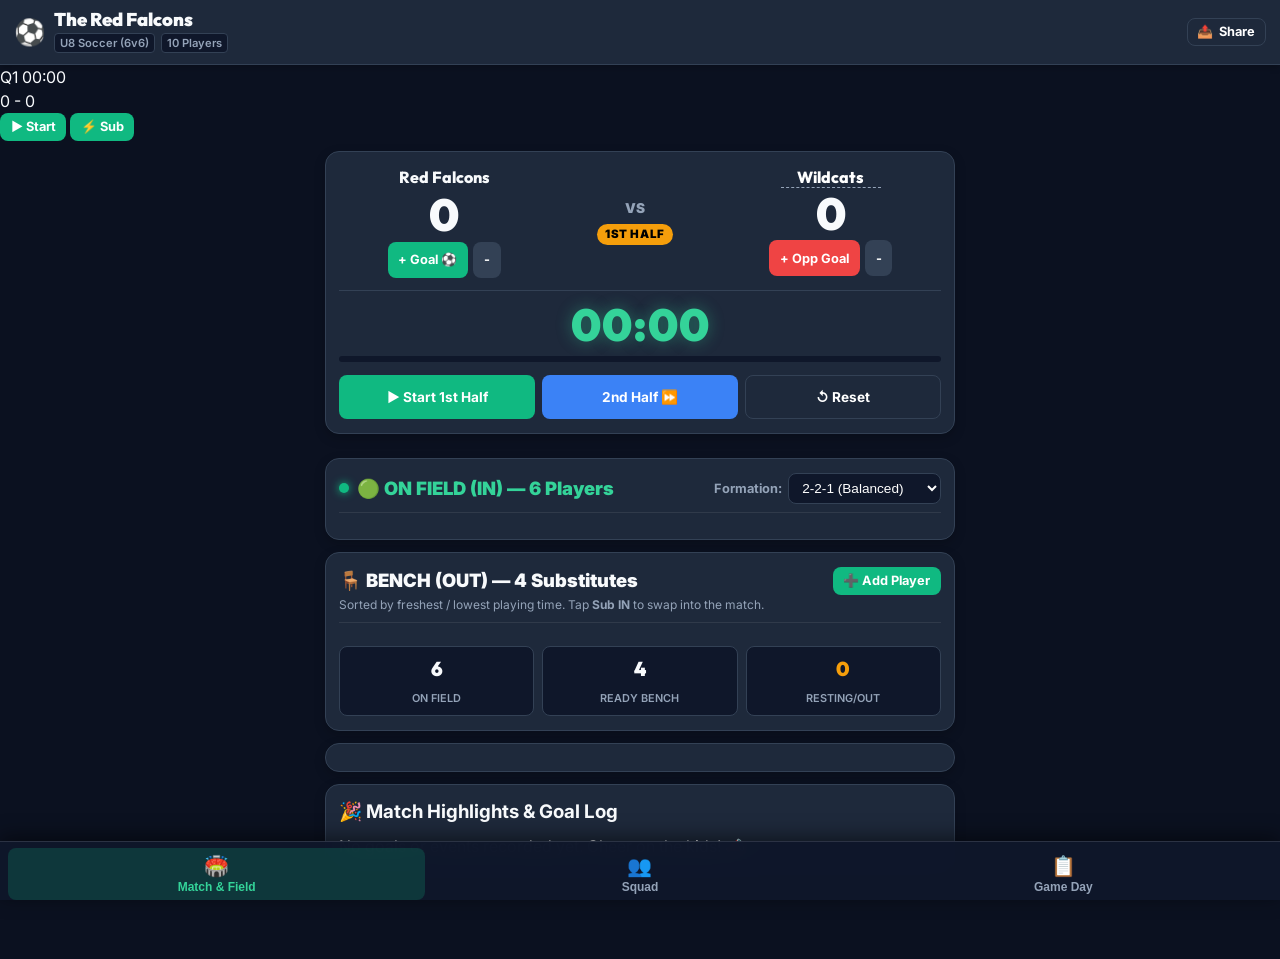
==== commit a3081d33: "Switch match format from quarters to 2 halves" ====
--- a/public/index.html
+++ b/public/index.html
@@ -91,7 +91,7 @@
 
               <div class="vs-divider">
                 <span class="vs-text">VS</span>
-                <div class="match-period-badge" id="currentPeriodDisplay">QUARTER 1</div>
+                <div class="match-period-badge" id="currentPeriodDisplay">1ST HALF</div>
               </div>
 
               <div class="team-score-side away-side">
@@ -104,16 +104,16 @@
               </div>
             </div>
 
-            <!-- Big Match Timer -->
+            <!-- Match Timer -->
             <div class="timer-section">
               <div class="timer-clock" id="timerClockDisplay">00:00</div>
               <div class="timer-progress-bar">
                 <div class="timer-progress-fill" id="timerProgressFill"></div>
               </div>
               <div class="timer-controls">
-                <button class="btn btn-lg btn-success" id="btnTimerToggle">▶ Start Match Timer</button>
-                <button class="btn btn-lg btn-secondary" id="btnNextQuarter">Next Quarter ⏩</button>
-                <button class="btn btn-lg btn-outline" id="btnTimerReset">↺ Reset Match</button>
+                <button class="btn btn-lg btn-success" id="btnTimerToggle">▶ Start 1st Half</button>
+                <button class="btn btn-lg btn-secondary" id="btnNextHalf">2nd Half ⏩</button>
+                <button class="btn btn-lg btn-outline" id="btnTimerReset">↺ Reset</button>
               </div>
             </div>
           </div>
@@ -239,8 +239,8 @@
               <input type="text" id="settingSnackDuty" class="form-input" value="Selbie Family">
             </div>
             <div class="team-setting-item">
-              <label>Match Quarter Length (Mins):</label>
-              <input type="number" id="settingQuarterMins" class="form-input" value="10" min="5" max="25">
+              <label>Match Half Length (Mins):</label>
+              <input type="number" id="settingHalfMins" class="form-input" value="20" min="5" max="45">
             </div>
             <div class="team-setting-item">
               <button class="btn btn-secondary" id="btnSaveTeamSettings">Save Settings</button>
@@ -275,7 +275,7 @@
                       <li>No hands (except Goalie in the box).</li>
                       <li>Kick-ins or throw-ins depending on local league rules.</li>
                       <li>No slide tackles at this age.</li>
-                      <li>Substitutions happen at quarter breaks or when ball is out of bounds.</li>
+                      <li>Substitutions happen at half-time or on the fly when ball is out of bounds.</li>
                     </ul>
                   </li>
                 </ul>
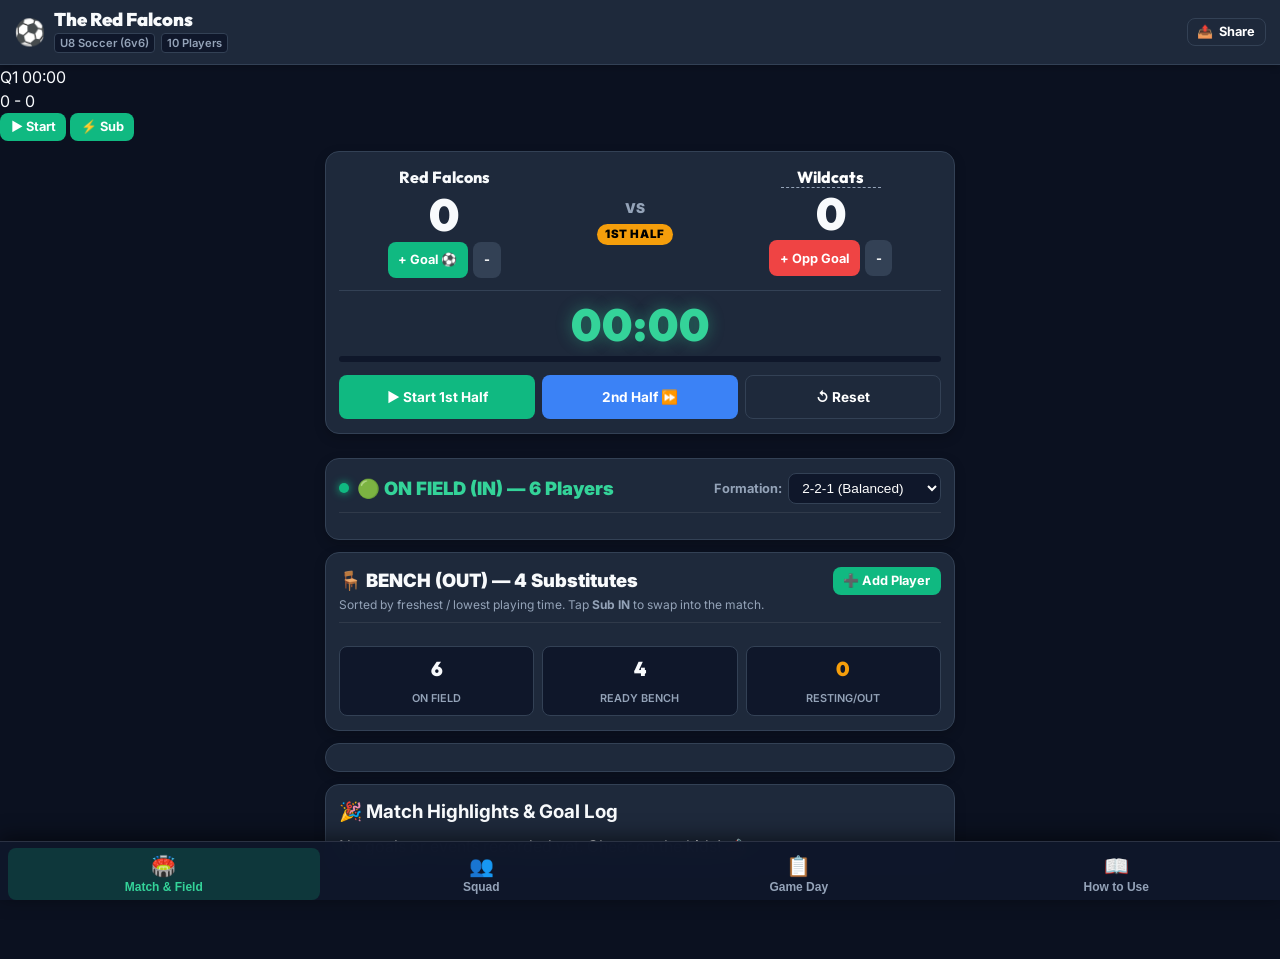
==== commit d0e20e61: "Add How to Use coach guide page" ====
--- a/public/index.html
+++ b/public/index.html
@@ -42,6 +42,10 @@
           <span class="tab-icon">📋</span>
           <span>Game Day</span>
         </button>
+        <button class="tab-btn" data-tab="guideTab">
+          <span class="tab-icon">📖</span>
+          <span>How to Use</span>
+        </button>
       </nav>
 
       <div class="header-right">
@@ -318,6 +322,116 @@
         </div>
       </section>
 
+      <!-- TAB 4: HOW TO USE & COACH USER GUIDE -->
+      <section id="guideTab" class="tab-pane">
+        <div class="sideline-view-container">
+
+          <!-- Welcome Banner -->
+          <div class="tool-card" style="background: linear-gradient(135deg, #1e1b4b 0%, #172554 100%); border-color: #4338ca;">
+            <div style="display: flex; align-items: center; gap: 10px; margin-bottom: 6px;">
+              <span style="font-size: 2rem;">🦅⚽</span>
+              <div>
+                <h2 style="font-family: 'Outfit', sans-serif; font-size: 1.3rem; font-weight: 900; color: #fff;">The Red Falcons Coach Playbook</h2>
+                <p style="font-size: 0.8rem; color: #c7d2fe;">Sideline guide for live match timing, 1-tap subs, and equal playing time.</p>
+              </div>
+            </div>
+          </div>
+
+          <!-- Step 1: Pre-Game Setup -->
+          <div class="tool-card">
+            <div class="tool-card-header">
+              <h3 style="display: flex; align-items: center; gap: 8px;">
+                <span style="background: #10b981; color: #000; width: 24px; height: 24px; border-radius: 50%; display: inline-flex; align-items: center; justify-content: center; font-size: 0.8rem; font-weight: 900;">1</span>
+                Pre-Game Roster Check (2 Mins Before Kickoff)
+              </h3>
+            </div>
+            <div class="tool-card-body" style="font-size: 0.85rem; color: #e2e8f0; display: flex; flex-direction: column; gap: 0.5rem;">
+              <p>Go to the <strong>👥 Squad</strong> tab before the match starts:</p>
+              <ul style="padding-left: 1.2rem; display: flex; flex-direction: column; gap: 0.35rem;">
+                <li><strong>🟢 Ready:</strong> Kids who are at the field and ready to play.</li>
+                <li><strong>⏸️ Rest / Break:</strong> Kids who need to sit out temporarily or arrive late.</li>
+                <li><strong>❌ Out:</strong> Kids who are absent for the day.</li>
+              </ul>
+              <p style="color: #94a3b8; font-size: 0.78rem;">💡 The app automatically distributes playing time exclusively among <strong>Ready</strong> players.</p>
+            </div>
+          </div>
+
+          <!-- Step 2: Match & Substitutions -->
+          <div class="tool-card">
+            <div class="tool-card-header">
+              <h3 style="display: flex; align-items: center; gap: 8px;">
+                <span style="background: #3b82f6; color: #000; width: 24px; height: 24px; border-radius: 50%; display: inline-flex; align-items: center; justify-content: center; font-size: 0.8rem; font-weight: 900;">2</span>
+                Live Match Timing & 1-Tap Substitutions
+              </h3>
+            </div>
+            <div class="tool-card-body" style="font-size: 0.85rem; color: #e2e8f0; display: flex; flex-direction: column; gap: 0.6rem;">
+              <p>On the <strong>🏟️ Match & Field</strong> screen during the match:</p>
+              
+              <div style="background: #0f172a; padding: 0.75rem; border-radius: 8px; border: 1px solid var(--card-border);">
+                <strong style="color: #34d399;">▶ Starting the Match Timer:</strong>
+                <p style="margin-top: 2px;">Tap <strong>▶ Start 1st Half</strong> when the referee blows the whistle. Every player on the pitch will automatically have their individual minutes recorded in real time.</p>
+              </div>
+
+              <div style="background: #0f172a; padding: 0.75rem; border-radius: 8px; border: 1px solid var(--card-border);">
+                <strong style="color: #60a5fa;">⚡ Making 1-Tap Substitutions:</strong>
+                <p style="margin-top: 2px;">The top purple banner automatically detects the outfield player who has played the <strong>most minutes</strong> and pairs them with the <strong>freshest bench player</strong>.</p>
+                <ul style="padding-left: 1.2rem; margin-top: 4px; display: flex; flex-direction: column; gap: 3px;">
+                  <li>Tap <strong>⚡ Sub Now</strong> to immediately execute the swap with 1 tap.</li>
+                  <li>Tap <strong>🔄 Next Option</strong> to shuffle through alternative pairings (e.g. position-matching swaps).</li>
+                  <li>Tap <strong>[ 🔄 Sub Out ]</strong> on any player row in the <em>ON FIELD</em> list to swap a specific kid out.</li>
+                </ul>
+              </div>
+
+              <div style="background: #0f172a; padding: 0.75rem; border-radius: 8px; border: 1px solid var(--card-border);">
+                <strong style="color: #f59e0b;">🧤 1 Goalkeeper Per Half Rule:</strong>
+                <p style="margin-top: 2px;">The goalkeeper plays the entire 20-minute half and is <strong>automatically protected</strong> from outfield sub suggestions. At half-time, tap <strong>2nd Half ⏩</strong> to rotate in your 2nd half goalkeeper.</p>
+              </div>
+            </div>
+          </div>
+
+          <!-- Step 3: Mobile Home Screen Installation -->
+          <div class="tool-card">
+            <div class="tool-card-header">
+              <h3 style="display: flex; align-items: center; gap: 8px;">
+                <span style="background: #a855f7; color: #000; width: 24px; height: 24px; border-radius: 50%; display: inline-flex; align-items: center; justify-content: center; font-size: 0.8rem; font-weight: 900;">3</span>
+                📱 Install to Phone (Runs Fullscreen like a Native App)
+              </h3>
+            </div>
+            <div class="tool-card-body" style="font-size: 0.85rem; color: #e2e8f0; display: flex; flex-direction: column; gap: 0.5rem;">
+              <p>For the fastest experience on the sideline without browser address bars:</p>
+              
+              <div style="background: #0f172a; padding: 0.65rem 0.85rem; border-radius: 8px; border: 1px solid var(--card-border);">
+                <strong>🍎 iPhone (Safari):</strong>
+                <p style="margin-top: 2px;">Tap the <strong>Share</strong> button (box with upward arrow) ➔ Scroll down and tap <strong>"Add to Home Screen"</strong>.</p>
+              </div>
+
+              <div style="background: #0f172a; padding: 0.65rem 0.85rem; border-radius: 8px; border: 1px solid var(--card-border);">
+                <strong>🤖 Android (Chrome):</strong>
+                <p style="margin-top: 2px;">Tap the <strong>three dots (⋮)</strong> in the top right ➔ Tap <strong>"Install app"</strong> or <strong>"Add to Home screen"</strong>.</p>
+              </div>
+            </div>
+          </div>
+
+          <!-- Credentials & Access -->
+          <div class="tool-card">
+            <div class="tool-card-header">
+              <h3>🔒 Coach Access & Credentials</h3>
+            </div>
+            <div class="tool-card-body" style="font-size: 0.85rem; color: #e2e8f0;">
+              <p style="margin-bottom: 0.5rem;">Share this URL with co-coaches or helpers:</p>
+              <div style="background: #0f172a; padding: 0.65rem; border-radius: 8px; border: 1px solid var(--card-border); font-family: monospace; font-size: 0.8rem; margin-bottom: 0.75rem; word-break: break-all;">
+                https://hselbie.github.io/red-falcons-coach/
+              </div>
+              <div style="display: flex; gap: 1rem; flex-wrap: wrap;">
+                <div><strong>Username:</strong> <code style="background: #0f172a; padding: 2px 6px; border-radius: 4px; color: #34d399;">coach</code></div>
+                <div><strong>Password:</strong> <code style="background: #0f172a; padding: 2px 6px; border-radius: 4px; color: #34d399;">redfalconsarethebest</code></div>
+              </div>
+            </div>
+          </div>
+
+        </div>
+      </section>
+
     </main>
 
     <!-- MODAL: ADD / EDIT PLAYER -->
